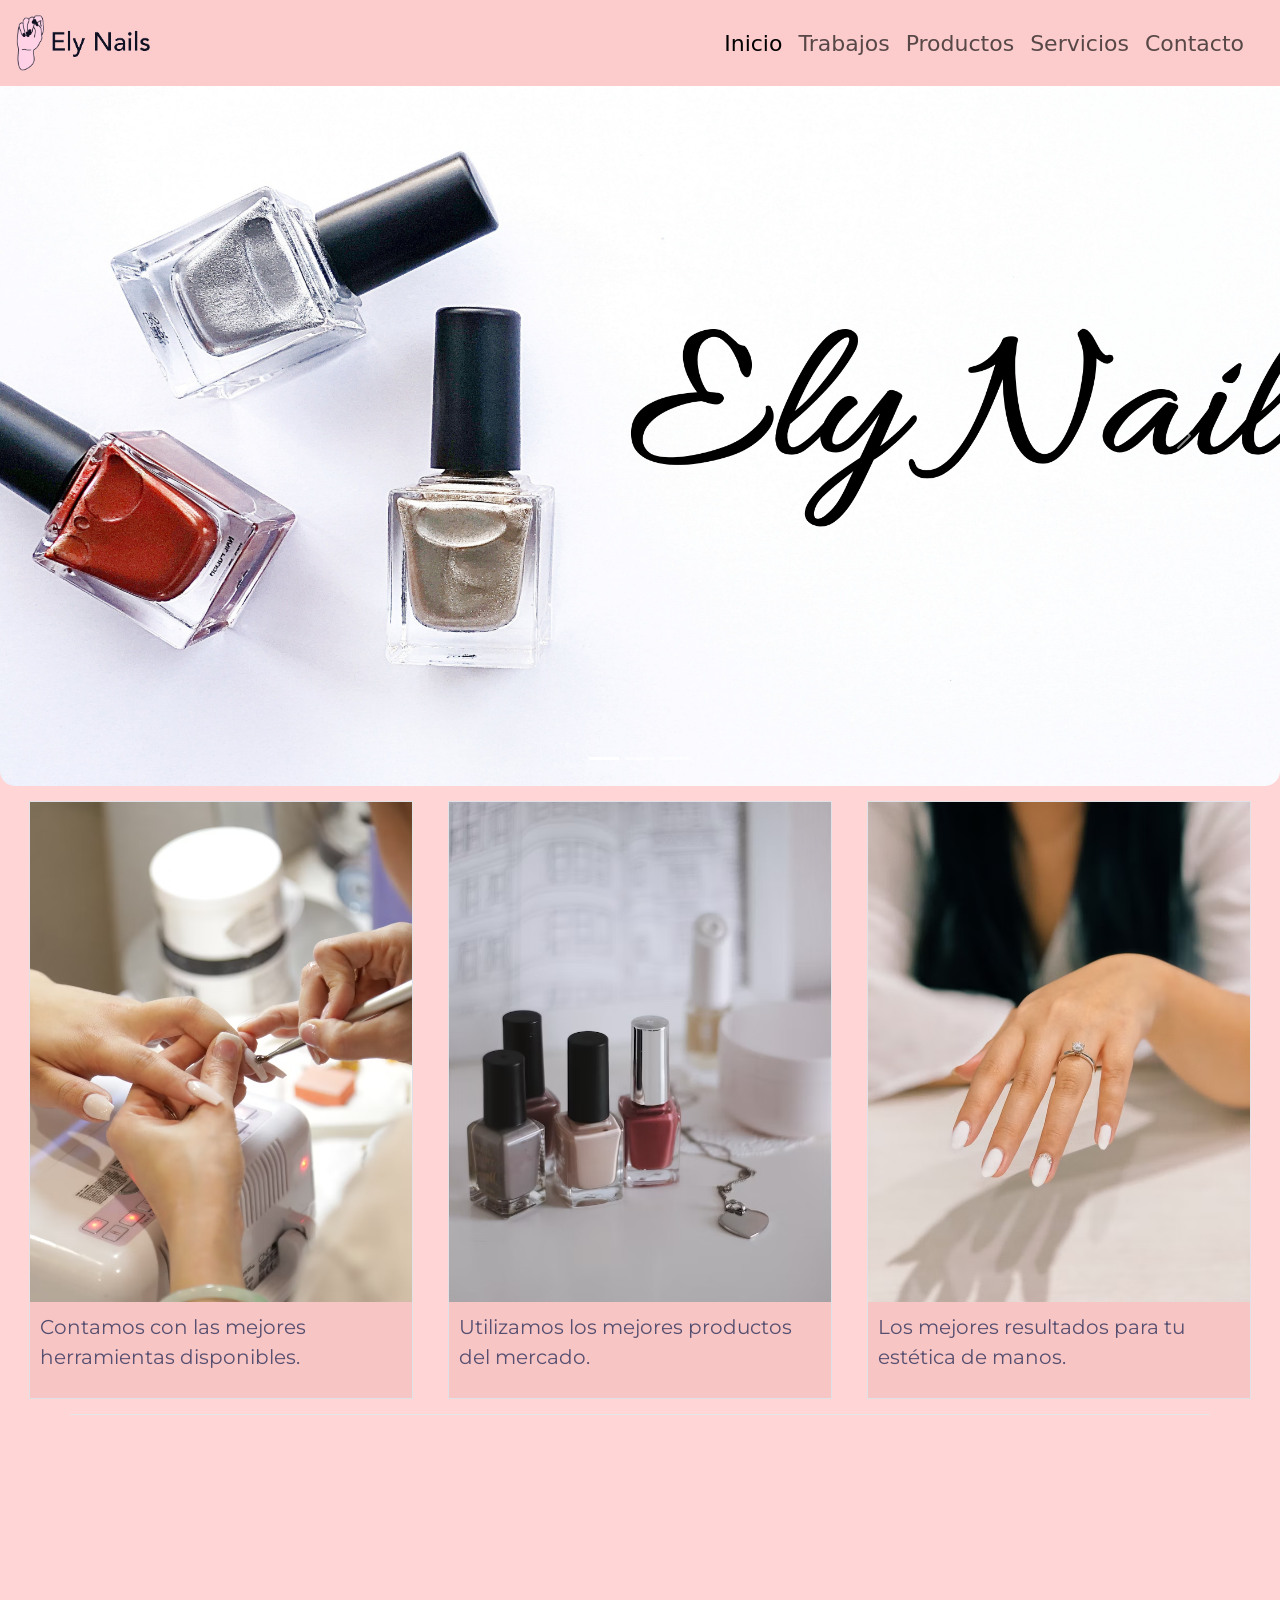
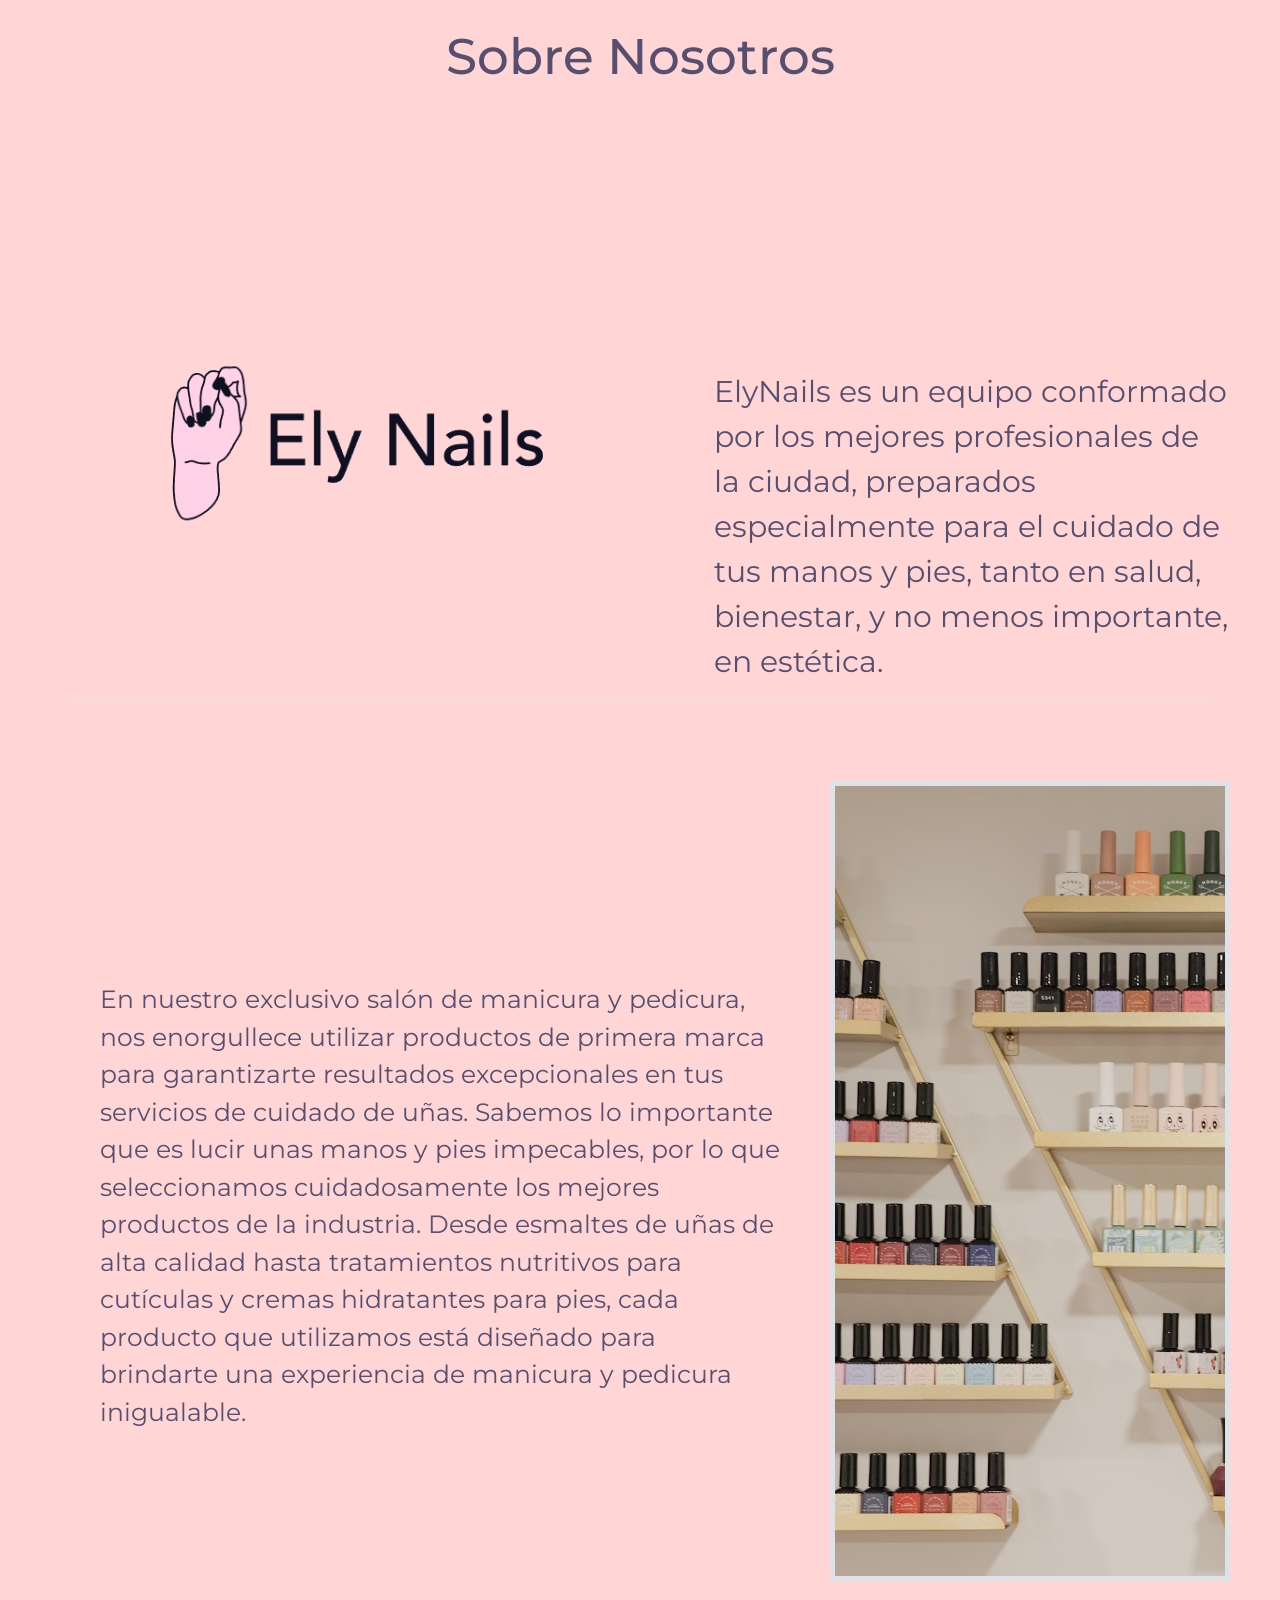
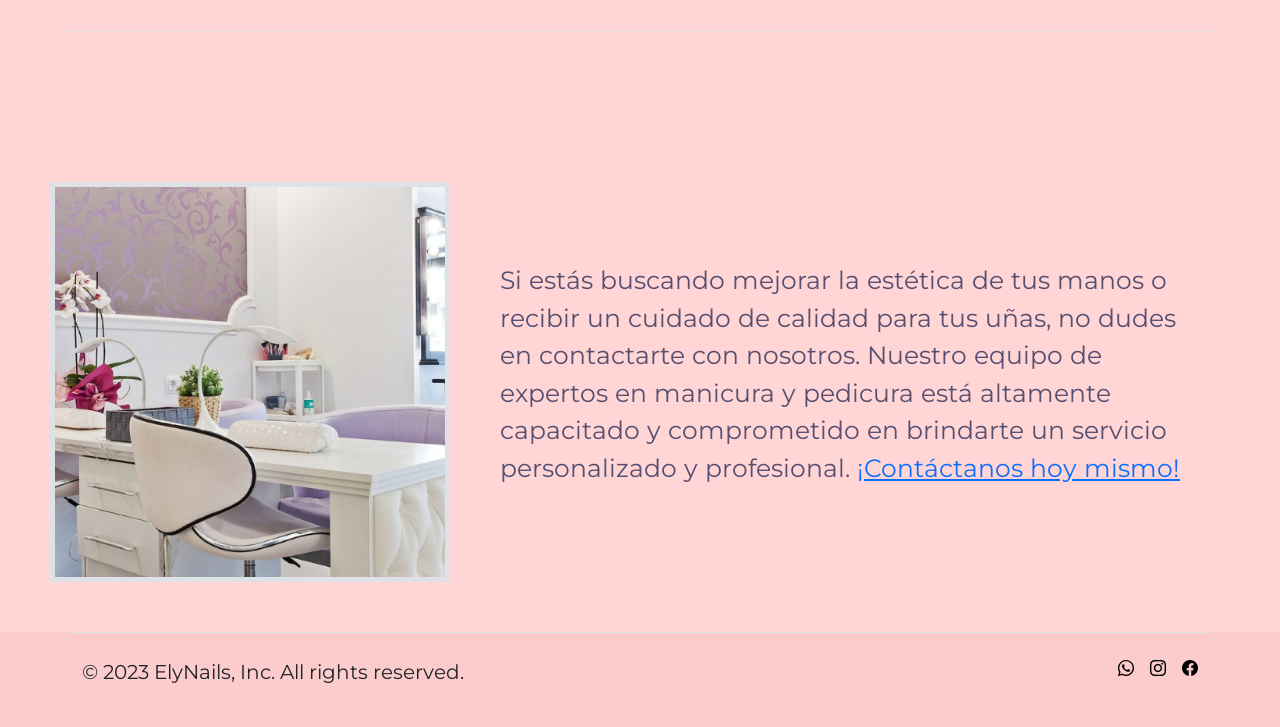
==== index.html @ f65cf082 "se agregan embellecedores :)" ====
<!DOCTYPE html>
<html lang="en">

<head>
  <meta charset="UTF-8">
  <meta http-equiv="X-UA-Compatible" content="IE=edge">
  <meta name="viewport" content="width=device-width, initial-scale=1.0">
  <link href="https://cdn.jsdelivr.net/npm/bootstrap@5.3.0-alpha3/dist/css/bootstrap.min.css" rel="stylesheet"
    integrity="sha384-KK94CHFLLe+nY2dmCWGMq91rCGa5gtU4mk92HdvYe+M/SXH301p5ILy+dN9+nJOZ" crossorigin="anonymous">
  <link rel="stylesheet" href="https://cdn.jsdelivr.net/npm/bootstrap-icons@1.10.5/font/bootstrap-icons.css">
  <link rel="stylesheet" href="css/style.css">
  <title>ElyNailsLR</title>
</head>

<body class="fondo">
  <header>

    <nav class="navbar navbar-expand-md">
      <div class="container-fluid">
        <img class="navbar-brand" src="images/Logo1.png" alt="logo">
        <button class="navbar-toggler" type="button" data-bs-toggle="offcanvas" data-bs-target="#offcanvasNavbar"
          aria-controls="offcanvasNavbar" aria-label="Toggle navigation">
          <span class="navbar-toggler-icon"></span>
        </button>
        <div class="offcanvas offcanvas-end" tabindex="-1" id="offcanvasNavbar" aria-labelledby="offcanvasNavbarLabel">
          <div class="offcanvas-header">
            <h5 class="offcanvas-title" id="offcanvasNavbarLabel">Ely Nails</h5>
            <button type="button" class="btn-close" data-bs-dismiss="offcanvas" aria-label="Close"></button>
          </div>
          <div class="offcanvas-body">
            <ul class="navbar-nav justify-content-end flex-grow-1 pe-3">
              <li class="nav-item">
                <a class="nav-link active" aria-current="page" href="../index.html">Inicio</a>
              </li>
              <li class="nav-item">
                <a class="nav-link" href="pages/trabajos.html">Trabajos</a>
              <li class="nav-item">
                <a class="nav-link" href="pages/productos.html">Productos</a>
              </li>
              <li class="nav-item">
                <a class="nav-link" href="pages/servicios.html">Servicios</a>
              </li>
              <li class="nav-item">
                <a class="nav-link" href="pages/contacto.html">Contacto</a>
              </li>
              </li>
            </ul>
            </li>
            </ul>

          </div>
        </div>
      </div>
    </nav>
  </header>
  <main>

    <section class="hero">

      <div id="carouselExampleIndicators" class="carousel slide" data-bs-ride="carousel">
        <div class="carousel-indicators">
          <button type="button" data-bs-target="#carouselExampleIndicators" data-bs-slide-to="0" class="active"
            aria-current="true" aria-label="Slide 1"></button>
          <button type="button" data-bs-target="#carouselExampleIndicators" data-bs-slide-to="1"
            aria-label="Slide 2"></button>
          <button type="button" data-bs-target="#carouselExampleIndicators" data-bs-slide-to="2"
            aria-label="Slide 3"></button>
        </div>
        <div class="carousel-inner">
          <div class="carousel-item active">
            <img src="images/carousel1.jpg" class="d-block w-100" alt="imagen">
          </div>
          <div class="carousel-item">
            <img src="images/carousel2.jpg" class="d-block w-100" alt="imagen2">
          </div>
          <div class="carousel-item">
            <img src="images/carousel3.jpg" class="d-block w-100" alt="imagen3">
          </div>
        </div>
        <button class="carousel-control-prev" type="button" data-bs-target="#carouselExampleIndicators"
          data-bs-slide="prev">
          <span class="carousel-control-prev-icon" aria-hidden="true"></span>
          <span class="visually-hidden">Previous</span>
        </button>
        <button class="carousel-control-next" type="button" data-bs-target="#carouselExampleIndicators"
          data-bs-slide="next">
          <span class="carousel-control-next-icon" aria-hidden="true"></span>
          <span class="visually-hidden">Next</span>
        </button>
      </div>


    </section>

    <section class="cards">


      <div class="card_body2 border">

        <img src="images/studio.jpeg" alt="estudio">

        <p class="texto">Contamos con las mejores herramientas disponibles.</p>

      </div>
      <div class="card_body2 border">

        <img src="images/esmaltes.jpeg" alt="esmaltes">

        <p class="texto">Utilizamos los mejores productos del mercado.
        </p>

      </div>
      <div class="card_body2 border">

        <img src="images/trabajo.jpeg" alt="trabajo">

        <p class="texto">Los mejores resultados para tu estética de manos.
        </p>

      </div>

    </section>


    <div class="horizontal-line container"></div>


    <section class="about-us">
      <h3 class="texto">Sobre Nosotros</h3>

      <div class="about-us-content">
        <img src="images/logo.png" class="logoo" alt="logoprincipal">



        <p class="texto">ElyNails es un equipo conformado por los mejores profesionales de la ciudad, preparados
          especialmente para el
          cuidado de tus manos y pies, tanto en salud, bienestar, y no menos importante, en estética.</p>
      </div>

      <div class="horizontal-line container"></div>

      <div class="about-us-content2">
        <img src="images/estanteria.jpg" alt="estanteria" class="border border-5">
        <p class="texto">En nuestro exclusivo salón de manicura y pedicura, nos enorgullece utilizar productos de
          primera marca para garantizarte resultados excepcionales en tus servicios de cuidado de uñas. Sabemos lo
          importante que es lucir unas manos y pies impecables, por lo que seleccionamos cuidadosamente los mejores
          productos de la industria. Desde esmaltes de uñas de alta calidad hasta tratamientos nutritivos para cutículas
          y cremas hidratantes para pies, cada producto que utilizamos está diseñado para brindarte una experiencia de
          manicura y pedicura inigualable.</p>


      </div>

      <div class="horizontal-line container"></div>

      <div class="about-us-content3">
        <img src="images/studioo.png" alt="estanteria" class="border border-5">
        <p class="texto">Si estás buscando mejorar la estética de tus manos o recibir un cuidado de calidad para tus
          uñas, no dudes en contactarte con nosotros. Nuestro equipo de expertos en manicura y pedicura está altamente
          capacitado y comprometido en brindarte un servicio personalizado y profesional. <a href="pages/contacto.html">¡Contáctanos hoy mismo!</a></p>




      </div>




    </section>



  </main>

  <footer class="pie">

    <div class="d-flex flex-column flex-sm-row justify-content-between py-4 border-top container">
      <p class="footerP">&copy; 2023 ElyNails, Inc. All rights reserved.</p>
      <ul class="list-unstyled d-flex">
        <li class="ms-3"><a class="link-body-emphasis" href="#"><i class="bi bi-whatsapp"></i></a></li>
        <li class="ms-3"><a class="link-body-emphasis" href="https://www.instagram.com/eli.nailslr/" target="_blank"><i
              class="bi bi-instagram"></i></a></li>
        <li class="ms-3"><a class="link-body-emphasis" href="#"><i class="bi bi-facebook"></i></a></li>
      </ul>
    </div>
    </div>


  </footer>

  <script src="https://cdn.jsdelivr.net/npm/bootstrap@5.3.0-alpha3/dist/js/bootstrap.bundle.min.js"
    integrity="sha384-ENjdO4Dr2bkBIFxQpeoTz1HIcje39Wm4jDKdf19U8gI4ddQ3GYNS7NTKfAdVQSZe"
    crossorigin="anonymous"></script>

</body>

</html>
---- css/style.css ----
@font-face {
  font-family: "Monserrat";
  src: url("../assets/Montserrat-VariableFont_wght.ttf");
}
* {
  margin: 0;
  padding: 0;
}

.texto {
  color: #564f70;
  font-family: "Monserrat";
}

.fondo {
  background-color: #ffd5d5;
}

p {
  font-family: "Monserrat";
  font-size: 20px;
}

/* Menu de navegacion */
.navbar.navbar-expand-md {
  background-color: #fccccc;
}

.offcanvas {
  background-color: #fccccc;
}

.navbar-brand {
  height: 70px;
}

.nav-link {
  font-size: 22px;
}

.pie {
  background-color: #fccccc;
}

.btn {
  margin-left: 40px;
  background-color: #ffbbbb;
  border-color: #ffffff;
}

.encabezado {
  text-align: center;
}

.horizontal-line {
  width: 100%;
  height: 1px;
  background-color: #e6e6e6;
}

/* Hero */
.hero img {
  height: 700px;
  object-fit: cover;
  border-bottom-right-radius: 15px;
  border-bottom-left-radius: 15px;
  animation-name: animacion2;
  animation-timing-function: linear;
  animation-duration: 3.5s;
}

/* cards */
.cards {
  background-color: #ffd5d5;
  text-align: center;
  animation-name: animacion1;
  animation-iteration-count: 1;
  animation-timing-function: cubic-bezier(0.23, 1, 0.32, 1);
  animation-duration: 1s;
  transform: translateY(0);
}

.card_body2 {
  display: inline-block;
  width: 30%;
  text-align: center;
  background-color: #f8c5c5;
  margin: 15px;
}
.card_body2 img {
  width: 100%;
  height: 500px;
  object-fit: cover;
}
.card_body2 p {
  font-family: "Monserrat";
  padding: 10px;
  text-align: left;
}

.about-us {
  padding: 50px;
}
.about-us h3 {
  text-align: center;
  font-size: 50px;
}

.logoo {
  width: 100%;
  height: 400px;
}

.about-us-content {
  display: flex;
}
.about-us-content p {
  flex-direction: column;
  font-size: 30px;
  padding-top: 120px;
  padding-left: 50px;
}

.about-us-content2 {
  display: flex;
  margin-top: 80px;
  flex-direction: row-reverse;
}
.about-us-content2 p {
  flex-direction: column;
  font-size: 25px;
  padding-top: 200px;
  padding-left: 50px;
  padding-right: 50px;
}
.about-us-content2 img {
  height: 800px;
  width: 400px;
  object-fit: cover;
  margin-bottom: 50px;
}

.about-us-content3 {
  display: flex;
  margin-top: 150px;
}
.about-us-content3 p {
  flex-direction: column;
  font-size: 25px;
  padding-top: 80px;
  padding-left: 50px;
  padding-right: 50px;
}
.about-us-content3 img {
  height: 400px;
  width: 400px;
  object-fit: cover;
}

@keyframes animacion1 {
  0% {
    transform: translateY(-150%);
    opacity: 0;
  }
  100% {
    opacity: 1;
  }
}
@keyframes animacion2 {
  0% {
    opacity: 0;
  }
  33% {
    opacity: 1;
  }
  99% {
    opacity: 1;
  }
}
.mapa {
  margin-bottom: 30px;
  width: 1200px;
  height: 600px;
}

.Instagram img {
  width: 100px;
  height: 100px;
  margin-bottom: 150px;
}

.boxes_productos {
  padding: 50px;
  display: flex;
  flex-flow: row wrap;
  justify-content: space-evenly;
  align-items: center;
  gap: 60px;
}

.box_productos {
  width: 1800px;
  height: 600px;
  background-color: #f8c5c5;
  display: flex;
  flex-direction: row-reverse;
  overflow: hidden;
  animation-name: animacion1;
  animation-iteration-count: 1;
  animation-timing-function: cubic-bezier(0.23, 1, 0.32, 1);
  animation-duration: 1s;
  transform: translateX(0);
}
.box_productos:hover {
  box-shadow: 5px 5px 5px 0px #b38b8b;
  transition: 0.5s;
  background-color: #fdbaba;
}
.box_productos p {
  padding: 50px;
  color: #564f70;
  font-family: "Monserrat";
  margin: 0;
}
.box_productos h2 {
  color: #564f70;
  font-family: "Monserrat";
  padding: 30px;
}

@keyframes animacion1 {
  0% {
    transform: translateX(-150%);
    opacity: 0;
  }
  100% {
    opacity: 1;
  }
}
/* flex */
.boxes_servicios {
  padding: 50px;
  display: flex;
  flex-flow: row wrap;
  justify-content: space-evenly;
  gap: 60px;
}

.box_servicios {
  width: 1400px;
  height: 500px;
  background-color: #f7bbbb;
  display: flex;
  overflow: hidden;
  animation-name: animacion1;
  animation-iteration-count: 1;
  animation-timing-function: cubic-bezier(0.23, 1, 0.32, 1);
  animation-duration: 1s;
  transform: translateX(0);
}
.box_servicios h2 {
  color: #564f70;
  font-family: "Monserrat";
  padding: 30px;
}
.box_servicios p {
  padding: 20px;
  color: #564f70;
  font-family: "Monserrat";
}
.box_servicios img {
  width: 650px;
  height: 500px;
  object-fit: cover;
}
.box_servicios:nth-child(even) {
  flex-direction: row-reverse;
  background-color: #f8c5c5;
}
.box_servicios:hover {
  background-color: #fdbaba;
  box-shadow: 5px 5px 5px 0px #b38b8b;
  transition: 0.5s;
}
.box_servicios:hover img {
  height: 600px;
  transition: 1.5s;
}

@keyframes animacion1 {
  0% {
    transform: translateX(-150%);
    opacity: 0;
  }
  100% {
    opacity: 1;
  }
}
/* grilla */
h3 {
  padding: 12px;
  margin-top: 150px;
  margin-bottom: 150px;
  font-size: 70px;
}

h4 {
  padding: 12px;
  margin-top: 150px;
  margin-bottom: 100px;
  font-size: 50px;
}

.grids {
  display: grid;
  grid-template-columns: repeat(3, 1fr);
  justify-items: center;
  width: 80%;
  margin: 0 auto;
  gap: 30px;
  margin-bottom: 100px;
}

.grid img {
  width: 450px;
  height: 400px;
  object-fit: cover;
  max-width: 100%;
  animation-name: animacion2;
  animation-timing-function: linear;
  animation-duration: 2.5s;
}

@keyframes animacion2 {
  0% {
    opacity: 0;
  }
  33% {
    opacity: 1;
  }
  99% {
    opacity: 1;
  }
}
/*media queries*/
@media only screen and (max-width: 1024px) {
  h3 {
    padding: 12px;
    margin-top: 150px;
    margin-bottom: 150px;
    font-size: 45px;
  }
  h4 {
    padding: 12px;
    margin-top: 150px;
    margin-bottom: 100px;
    font-size: 30px;
  }
  /* index */
  .about-us h3 {
    text-align: center;
    font-size: 45px;
  }
  .about-us .logoo {
    width: 500px;
    height: 300px;
  }
  .about-us .about-us-content {
    display: inline-block;
  }
  .about-us .about-us-content p {
    font-size: 20px;
    padding: 50px;
  }
  .about-us .about-us-content2 {
    display: flex;
    margin-top: 80px;
    flex-direction: row-reverse;
  }
  .about-us .about-us-content2 p {
    font-size: 18px;
    padding-left: 50px;
    padding-right: 50px;
  }
  .about-us .about-us-content2 img {
    height: 700px;
    width: 300px;
    object-fit: cover;
    justify-items: center;
  }
  .about-us .about-us-content3 {
    display: inline-block;
    margin-top: 150px;
  }
  .about-us .about-us-content3 p {
    font-size: 18px;
    padding-left: 50px;
    padding-right: 50px;
  }
  .about-us .about-us-content3 img {
    height: 400px;
    width: 400px;
    object-fit: cover;
  }
  .grid img {
    width: 350px;
    height: 300px;
    max-width: 100%;
  }
  .mapa {
    width: 750px;
    height: 300px;
    justify-content: center;
  }
  .hero img {
    height: 350px;
    object-fit: cover;
  }
  /* cards */
  .card_body2 img {
    width: 100%;
    height: 400px;
    object-fit: cover;
  }
  .card_body2 {
    display: flex;
    flex-direction: column;
    width: 95%;
    text-align: left;
    background-color: #f8c5c5;
  }
  .card_body2 p {
    font-family: "Monserrat";
    font-size: 15px;
    padding: 10px;
  }
  /* boxes */
  .boxes_servicios {
    padding: 30px;
    display: flex;
    flex-flow: row wrap;
    justify-content: space-evenly;
    gap: 30px;
  }
  .box_servicios {
    width: 900px;
    height: 300px;
    background-color: #f7bbbb;
    display: flex;
  }
  .box_servicios img {
    width: 450px;
    height: 300px;
    object-fit: cover;
  }
  .box_servicios:hover img {
    height: 350px;
    transition: 0.8s;
  }
  .box_servicios p {
    padding: 20px;
    color: #564f70;
    font-family: "Monserrat";
    font-size: 14px;
  }
  .box_servicios h2 {
    color: #564f70;
    font-family: "Monserrat";
    padding: 10px;
    font-size: 20px;
  }
  .box_productos {
    height: 350px;
    width: 100%;
    text-align: left;
    background-color: #f8c5c5;
  }
  .box_productos img {
    width: 300px;
    height: 300px;
    object-fit: cover;
    padding-top: 10px;
  }
  .box_productos:hover img {
    height: 300px;
    transition: 0.8s;
  }
  .box_productos p {
    padding: 20px;
    color: #564f70;
    font-family: "Monserrat";
    font-size: 18px;
  }
  .box_productos h2 {
    color: #564f70;
    font-family: "Monserrat";
    padding: 10px;
    font-size: 22px;
    text-align: center;
  }
}
@media only screen and (max-width: 768px) {
  h3 {
    font-size: 35px;
  }
  h4 {
    padding: 12px;
    margin-top: 150px;
    margin-bottom: 100px;
    font-size: 30px;
  }
  /* index */
  .about-us {
    padding: 1px;
  }
  .about-us h3 {
    text-align: center;
    font-size: 25px;
  }
  .about-us .logoo {
    width: 400px;
    height: 250px;
  }
  .about-us .about-us-content {
    display: inline-block;
  }
  .about-us .about-us-content p {
    font-size: 20px;
    padding: 50px;
  }
  .about-us .about-us-content2 {
    display: inline-block;
    margin-top: 80px;
    flex-direction: row-reverse;
  }
  .about-us .about-us-content2 p {
    font-size: 18px;
    padding-left: 50px;
    padding-right: 50px;
  }
  .about-us .about-us-content2 img {
    height: 700px;
    width: 300px;
    object-fit: cover;
    justify-items: center;
  }
  .about-us .about-us-content3 {
    display: inline-block;
    margin-top: 150px;
  }
  .about-us .about-us-content3 p {
    font-size: 18px;
    padding-left: 50px;
    padding-right: 50px;
  }
  .about-us .about-us-content3 img {
    height: 400px;
    width: 400px;
    object-fit: cover;
  }
  .grid img {
    width: 350px;
    height: 300px;
    max-width: 100%;
  }
  .mapa {
    width: 750px;
    height: 300px;
    justify-content: center;
  }
  .hero img {
    height: 350px;
    object-fit: cover;
  }
  /* cards */
  .card_body2 img {
    width: 100%;
    height: 400px;
    object-fit: cover;
  }
  .card_body2 {
    display: flex;
    flex-direction: column;
    width: 95%;
    text-align: left;
    background-color: #f8c5c5;
  }
  .card_body2 p {
    font-family: "Monserrat";
    font-size: 15px;
    padding: 10px;
  }
  /* boxes */
  .box_servicios {
    display: block;
    width: 100%;
    height: 450px;
    text-align: left;
    background-color: #f8c5c5;
  }
  .box_servicios img {
    width: 100%;
    height: 250px;
    object-fit: cover;
  }
  .box_servicios:hover img {
    height: 250px;
    transition: 0.8s;
  }
  .box_servicios p {
    padding: 10px;
    color: #564f70;
    font-family: "Monserrat";
    font-size: 15px;
  }
  .box_servicios h2 {
    color: #564f70;
    font-family: "Monserrat";
    padding: 5px;
    font-size: 18px;
    text-align: center;
  }
  .box_productos {
    height: 350px;
    width: 500px;
    text-align: left;
    background-color: #f8c5c5;
  }
  .box_productos img {
    width: 250px;
    height: 250px;
    object-fit: cover;
    padding-top: 10px;
  }
  .box_productos:hover img {
    height: 250px;
    transition: 0.8s;
  }
  .box_productos p {
    padding: 20px;
    color: #564f70;
    font-family: "Monserrat";
    font-size: 14px;
  }
  .box_productos h2 {
    color: #564f70;
    font-family: "Monserrat";
    padding: 10px;
    font-size: 18px;
    text-align: center;
  }
}
@media only screen and (max-width: 480px) {
  h3 {
    font-size: 25px;
  }
  h4 {
    padding: 12px;
    margin-top: 150px;
    margin-bottom: 100px;
    font-size: 25px;
  }
  /* index */
  .about-us {
    padding: 1px;
  }
  .about-us h3 {
    text-align: center;
    font-size: 25px;
  }
  .about-us .logoo {
    width: 400px;
    height: 250px;
  }
  .about-us .about-us-content {
    display: inline-block;
  }
  .about-us .about-us-content p {
    font-size: 20px;
    padding: 50px;
  }
  .about-us .about-us-content2 {
    display: inline-block;
    margin-top: 80px;
    flex-direction: row-reverse;
    align-items: center;
  }
  .about-us .about-us-content2 p {
    font-size: 18px;
    padding-left: 50px;
    padding-right: 50px;
  }
  .about-us .about-us-content2 img {
    height: 700px;
    width: 300px;
    object-fit: cover;
  }
  .about-us .about-us-content3 {
    display: inline-block;
    margin-top: 150px;
  }
  .about-us .about-us-content3 p {
    font-size: 18px;
    padding-left: 50px;
    padding-right: 50px;
  }
  .about-us .about-us-content3 img {
    height: 400px;
    width: 400px;
    object-fit: cover;
  }
  /* Trabajos */
  .grids {
    display: flex;
    flex-direction: column;
    margin-left: 50px;
  }
  .grid img {
    width: 400px;
    height: 300px;
  }
  .mapa {
    width: 300px;
    height: 300px;
  }
  .hero img {
    height: 220px;
    object-fit: cover;
  }
  /* cards */
  .card_body2 {
    display: flex;
    flex-direction: column;
    width: 90%;
    text-align: left;
    background-color: #f8c5c5;
  }
  .card_body2 img {
    width: 100%;
    height: 200px;
    object-fit: cover;
  }
  .card_body2 p {
    font-family: "Monserrat";
    font-size: 12px;
    padding: 10px;
  }
  /* boxes */
  .box_servicios {
    display: block;
    height: 300px;
    width: 100%;
    text-align: left;
    background-color: #f8c5c5;
  }
  .box_servicios img {
    width: 100%;
    height: 100px;
    object-fit: cover;
  }
  .box_servicios:hover img {
    height: 100px;
    transition: 0.8s;
  }
  .box_servicios p {
    padding: 10px;
    color: #564f70;
    font-family: "Monserrat";
    font-size: 12px;
  }
  .box_servicios h2 {
    color: #564f70;
    font-family: "Monserrat";
    padding: 5px;
    font-size: 15px;
    text-align: center;
  }
  .box_productos {
    height: 300px;
    width: 100%;
    text-align: left;
    background-color: #f8c5c5;
  }
  .box_productos img {
    width: 200px;
    height: 200px;
    object-fit: cover;
    padding-top: 30px;
  }
  .box_productos:hover img {
    height: 200px;
    transition: 0.8s;
  }
  .box_productos p {
    padding: 20px;
    color: #564f70;
    font-family: "Monserrat";
    font-size: 12px;
  }
  .box_productos h2 {
    color: #564f70;
    font-family: "Monserrat";
    padding: 10px;
    font-size: 15px;
    text-align: center;
  }
}

/*# sourceMappingURL=style.css.map */
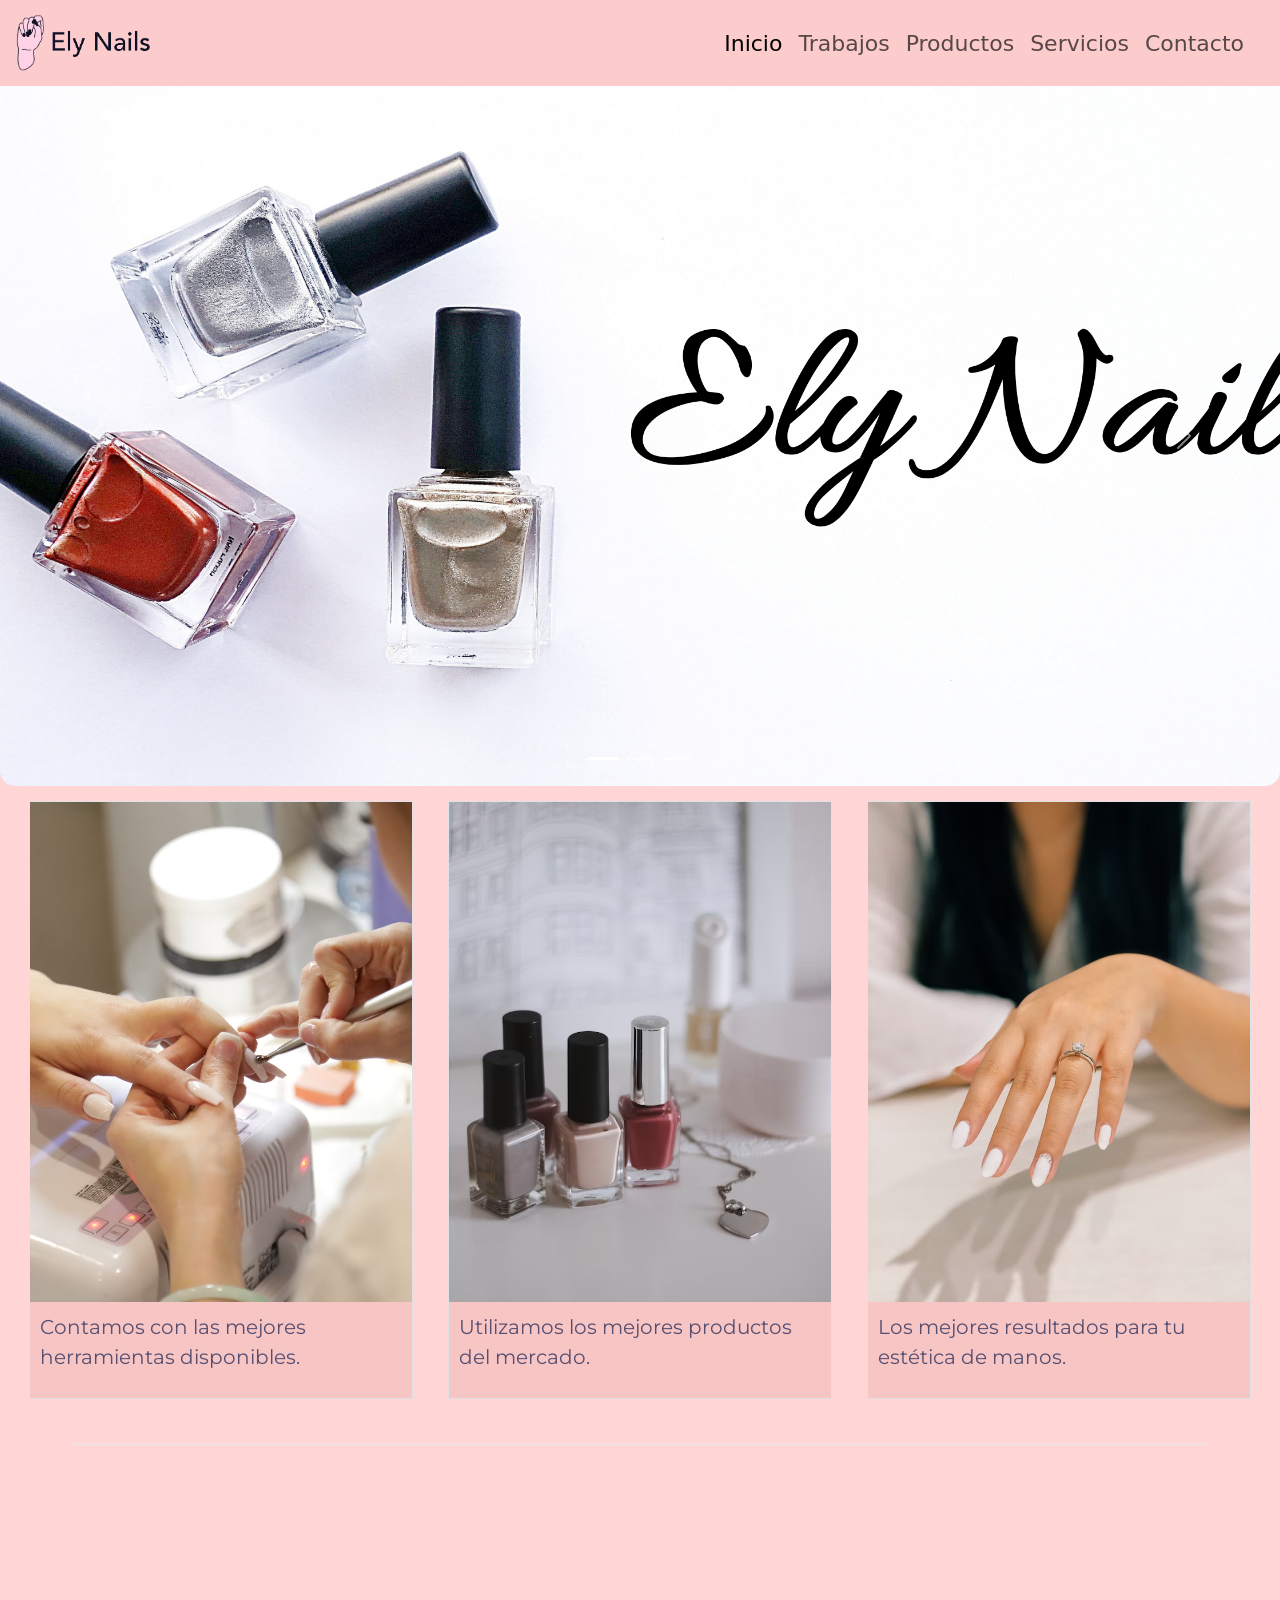
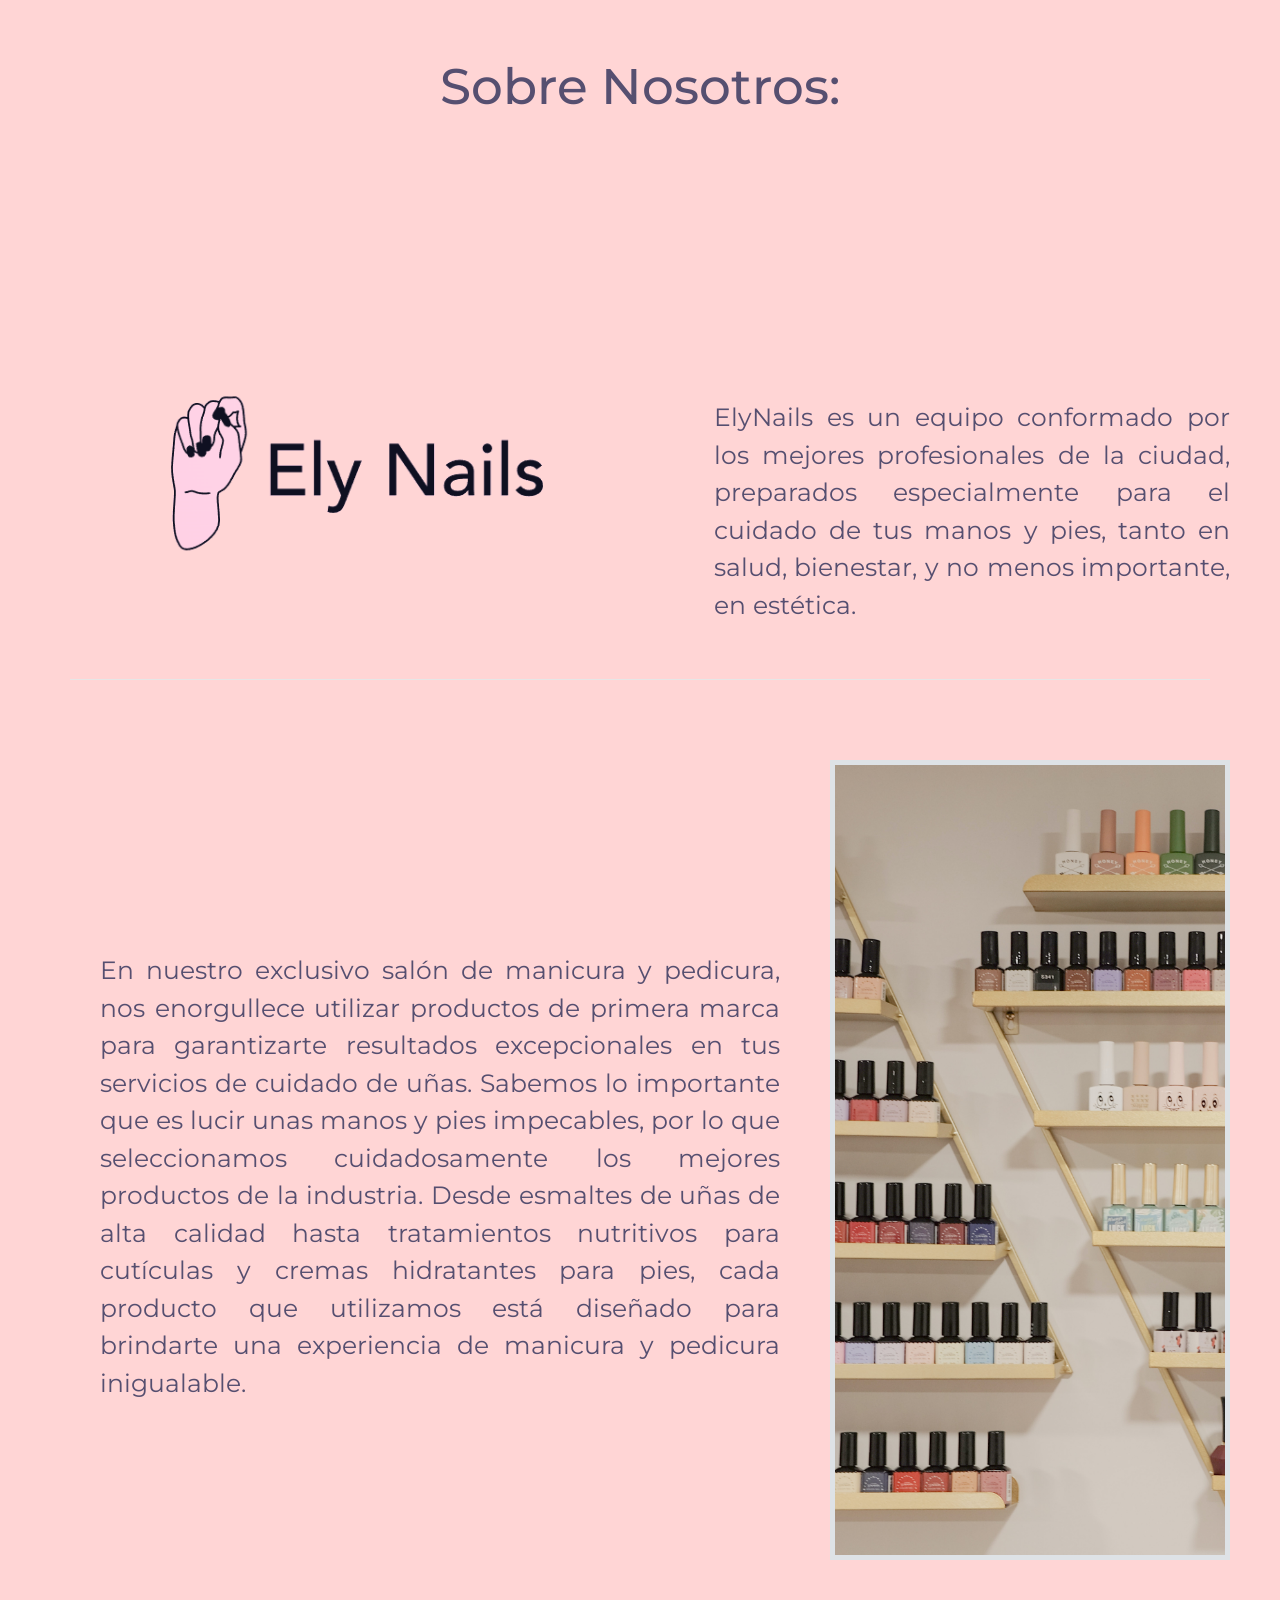
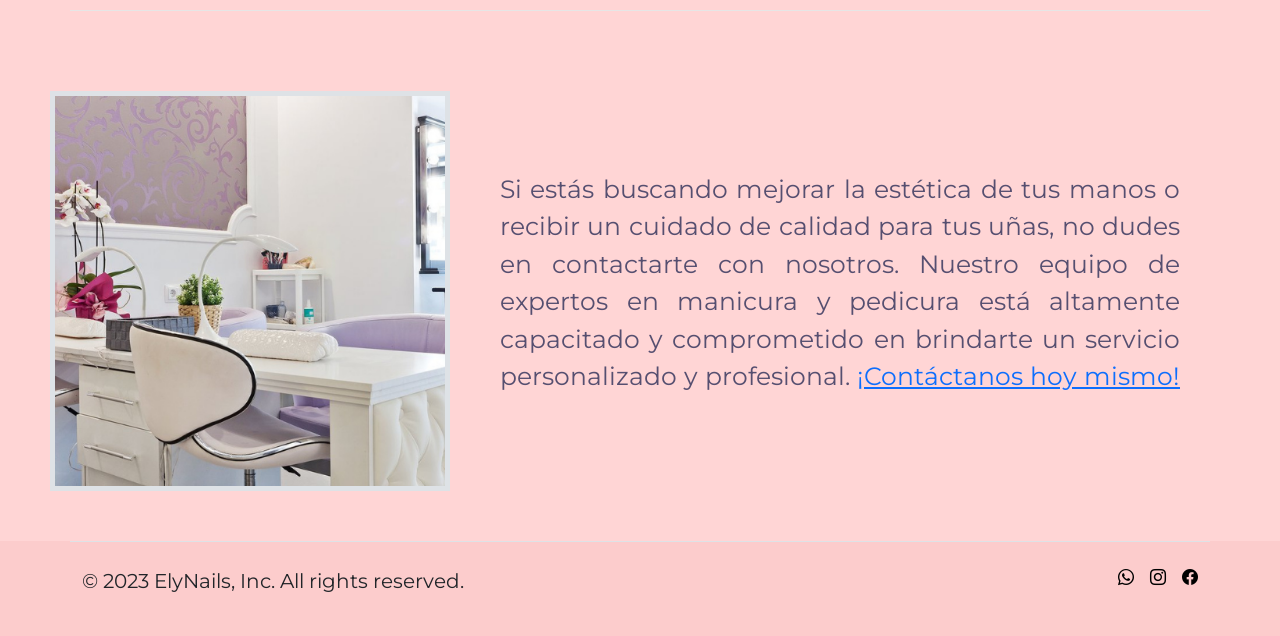
==== commit 79348a26: "web 100% responsive" ====
--- a/index.html
+++ b/index.html
@@ -9,6 +9,7 @@
     integrity="sha384-KK94CHFLLe+nY2dmCWGMq91rCGa5gtU4mk92HdvYe+M/SXH301p5ILy+dN9+nJOZ" crossorigin="anonymous">
   <link rel="stylesheet" href="https://cdn.jsdelivr.net/npm/bootstrap-icons@1.10.5/font/bootstrap-icons.css">
   <link rel="stylesheet" href="css/style.css">
+  <link rel="icon" href="../images/ICON.ico">
   <title>ElyNailsLR</title>
 </head>
 
@@ -126,7 +127,9 @@
 
 
     <section class="about-us">
-      <h3 class="texto">Sobre Nosotros</h3>
+      <h3 class="texto">Sobre Nosotros:</h3>
+
+      
 
       <div class="about-us-content">
         <img src="images/logo.png" class="logoo" alt="logoprincipal">
--- a/css/style.css
+++ b/css/style.css
@@ -73,6 +73,7 @@
 .cards {
   background-color: #ffd5d5;
   text-align: center;
+  padding-bottom: 30px;
   animation-name: animacion1;
   animation-iteration-count: 1;
   animation-timing-function: cubic-bezier(0.23, 1, 0.32, 1);
@@ -115,23 +116,24 @@
   display: flex;
 }
 .about-us-content p {
-  flex-direction: column;
-  font-size: 30px;
+  font-size: 25px;
   padding-top: 120px;
   padding-left: 50px;
+  text-align: justify;
 }
 
 .about-us-content2 {
   display: flex;
   margin-top: 80px;
   flex-direction: row-reverse;
+  align-items: center;
+  justify-content: center;
 }
 .about-us-content2 p {
-  flex-direction: column;
   font-size: 25px;
-  padding-top: 200px;
   padding-left: 50px;
   padding-right: 50px;
+  text-align: justify;
 }
 .about-us-content2 img {
   height: 800px;
@@ -142,14 +144,15 @@
 
 .about-us-content3 {
   display: flex;
-  margin-top: 150px;
+  margin-top: 80px;
+  align-items: center;
+  justify-content: center;
 }
 .about-us-content3 p {
-  flex-direction: column;
   font-size: 25px;
-  padding-top: 80px;
   padding-left: 50px;
   padding-right: 50px;
+  text-align: justify;
 }
 .about-us-content3 img {
   height: 400px;
@@ -221,6 +224,7 @@
   color: #564f70;
   font-family: "Monserrat";
   margin: 0;
+  font-size: 24px;
 }
 .box_productos h2 {
   color: #564f70;
@@ -262,11 +266,14 @@
   color: #564f70;
   font-family: "Monserrat";
   padding: 30px;
+  font-size: 30px;
 }
 .box_servicios p {
-  padding: 20px;
+  padding: 50px;
   color: #564f70;
   font-family: "Monserrat";
+  font-size: 22px;
+  text-align: justify;
 }
 .box_servicios img {
   width: 650px;
@@ -370,7 +377,8 @@
   }
   .about-us .about-us-content p {
     font-size: 20px;
-    padding: 50px;
+    padding: 50px 0px 50px 0px;
+    text-align: justify;
   }
   .about-us .about-us-content2 {
     display: flex;
@@ -379,8 +387,8 @@
   }
   .about-us .about-us-content2 p {
     font-size: 18px;
-    padding-left: 50px;
-    padding-right: 50px;
+    padding: 50px 50px 50px 0px;
+    text-align: justify;
   }
   .about-us .about-us-content2 img {
     height: 700px;
@@ -394,8 +402,8 @@
   }
   .about-us .about-us-content3 p {
     font-size: 18px;
-    padding-left: 50px;
-    padding-right: 50px;
+    padding: 50px 0px 50px 0px;
+    text-align: justify;
   }
   .about-us .about-us-content3 img {
     height: 400px;
@@ -486,16 +494,16 @@
     transition: 0.8s;
   }
   .box_productos p {
-    padding: 20px;
-    color: #564f70;
-    font-family: "Monserrat";
-    font-size: 18px;
+    padding: 15px;
+    color: #564f70;
+    font-family: "Monserrat";
+    font-size: 21px;
   }
   .box_productos h2 {
     color: #564f70;
     font-family: "Monserrat";
-    padding: 10px;
-    font-size: 22px;
+    padding-top: 20px;
+    font-size: 23px;
     text-align: center;
   }
 }
@@ -510,33 +518,36 @@
     font-size: 30px;
   }
   /* index */
-  .about-us {
-    padding: 1px;
-  }
   .about-us h3 {
     text-align: center;
     font-size: 25px;
   }
   .about-us .logoo {
-    width: 400px;
-    height: 250px;
+    width: 100%;
+    height: 100%;
   }
   .about-us .about-us-content {
-    display: inline-block;
+    display: flex;
+    flex-direction: column;
+    justify-content: center;
+    align-items: center;
   }
   .about-us .about-us-content p {
     font-size: 20px;
-    padding: 50px;
+    padding: 50px 0px 50px 0px;
+    text-align: justify;
   }
   .about-us .about-us-content2 {
-    display: inline-block;
     margin-top: 80px;
-    flex-direction: row-reverse;
+    display: flex;
+    flex-direction: column;
+    justify-content: center;
+    align-items: center;
   }
   .about-us .about-us-content2 p {
     font-size: 18px;
-    padding-left: 50px;
-    padding-right: 50px;
+    padding: 50px 0px 50px 0px;
+    text-align: justify;
   }
   .about-us .about-us-content2 img {
     height: 700px;
@@ -550,8 +561,8 @@
   }
   .about-us .about-us-content3 p {
     font-size: 18px;
-    padding-left: 50px;
-    padding-right: 50px;
+    padding: 50px 0px 50px 0px;
+    text-align: justify;
   }
   .about-us .about-us-content3 img {
     height: 400px;
@@ -620,11 +631,15 @@
     font-size: 18px;
     text-align: center;
   }
+  .boxes_productos {
+    padding: 20px;
+  }
   .box_productos {
-    height: 350px;
-    width: 500px;
+    height: 400px;
+    width: 100%;
+    background-color: #f8c5c5;
+    align-items: center;
     text-align: left;
-    background-color: #f8c5c5;
   }
   .box_productos img {
     width: 250px;
@@ -640,13 +655,13 @@
     padding: 20px;
     color: #564f70;
     font-family: "Monserrat";
-    font-size: 14px;
+    font-size: 19px;
   }
   .box_productos h2 {
     color: #564f70;
     font-family: "Monserrat";
     padding: 10px;
-    font-size: 18px;
+    font-size: 20px;
     text-align: center;
   }
 }
@@ -661,52 +676,55 @@
     font-size: 25px;
   }
   /* index */
-  .about-us {
-    padding: 1px;
-  }
   .about-us h3 {
     text-align: center;
     font-size: 25px;
   }
   .about-us .logoo {
-    width: 400px;
-    height: 250px;
+    width: 100%;
+    height: 100%;
   }
   .about-us .about-us-content {
-    display: inline-block;
+    display: flex;
+    flex-direction: column;
   }
   .about-us .about-us-content p {
     font-size: 20px;
-    padding: 50px;
+    padding: 50px 0px 50px 0px;
+    text-align: justify;
   }
   .about-us .about-us-content2 {
-    display: inline-block;
+    display: flex;
     margin-top: 80px;
-    flex-direction: row-reverse;
+    flex-direction: column;
     align-items: center;
+    justify-content: center;
   }
   .about-us .about-us-content2 p {
     font-size: 18px;
-    padding-left: 50px;
-    padding-right: 50px;
+    padding: 50px 0px 50px 0px;
+    text-align: justify;
   }
   .about-us .about-us-content2 img {
     height: 700px;
-    width: 300px;
+    width: 100%;
     object-fit: cover;
   }
   .about-us .about-us-content3 {
-    display: inline-block;
-    margin-top: 150px;
+    display: flex;
+    margin-top: 80px;
+    flex-direction: column;
+    align-items: center;
+    justify-content: center;
   }
   .about-us .about-us-content3 p {
     font-size: 18px;
-    padding-left: 50px;
-    padding-right: 50px;
+    padding: 50px 0px 50px 0px;
+    text-align: justify;
   }
   .about-us .about-us-content3 img {
-    height: 400px;
-    width: 400px;
+    height: 100%;
+    width: 100%;
     object-fit: cover;
   }
   /* Trabajos */
@@ -731,9 +749,12 @@
   .card_body2 {
     display: flex;
     flex-direction: column;
+    align-items: center;
+    justify-content: center;
     width: 90%;
     text-align: left;
     background-color: #f8c5c5;
+    margin-left: 20px;
   }
   .card_body2 img {
     width: 100%;
@@ -742,7 +763,7 @@
   }
   .card_body2 p {
     font-family: "Monserrat";
-    font-size: 12px;
+    font-size: 14px;
     padding: 10px;
   }
   /* boxes */
@@ -775,33 +796,36 @@
     font-size: 15px;
     text-align: center;
   }
+  .boxes_productos {
+    padding: 20px;
+  }
   .box_productos {
     height: 300px;
     width: 100%;
     text-align: left;
     background-color: #f8c5c5;
+    align-items: center;
   }
   .box_productos img {
-    width: 200px;
-    height: 200px;
-    object-fit: cover;
-    padding-top: 30px;
+    width: 150px;
+    height: 150px;
+    object-fit: cover;
   }
   .box_productos:hover img {
-    height: 200px;
+    height: 150px;
     transition: 0.8s;
   }
   .box_productos p {
     padding: 20px;
     color: #564f70;
     font-family: "Monserrat";
-    font-size: 12px;
+    font-size: 15px;
   }
   .box_productos h2 {
     color: #564f70;
     font-family: "Monserrat";
     padding: 10px;
-    font-size: 15px;
+    font-size: 17px;
     text-align: center;
   }
 }
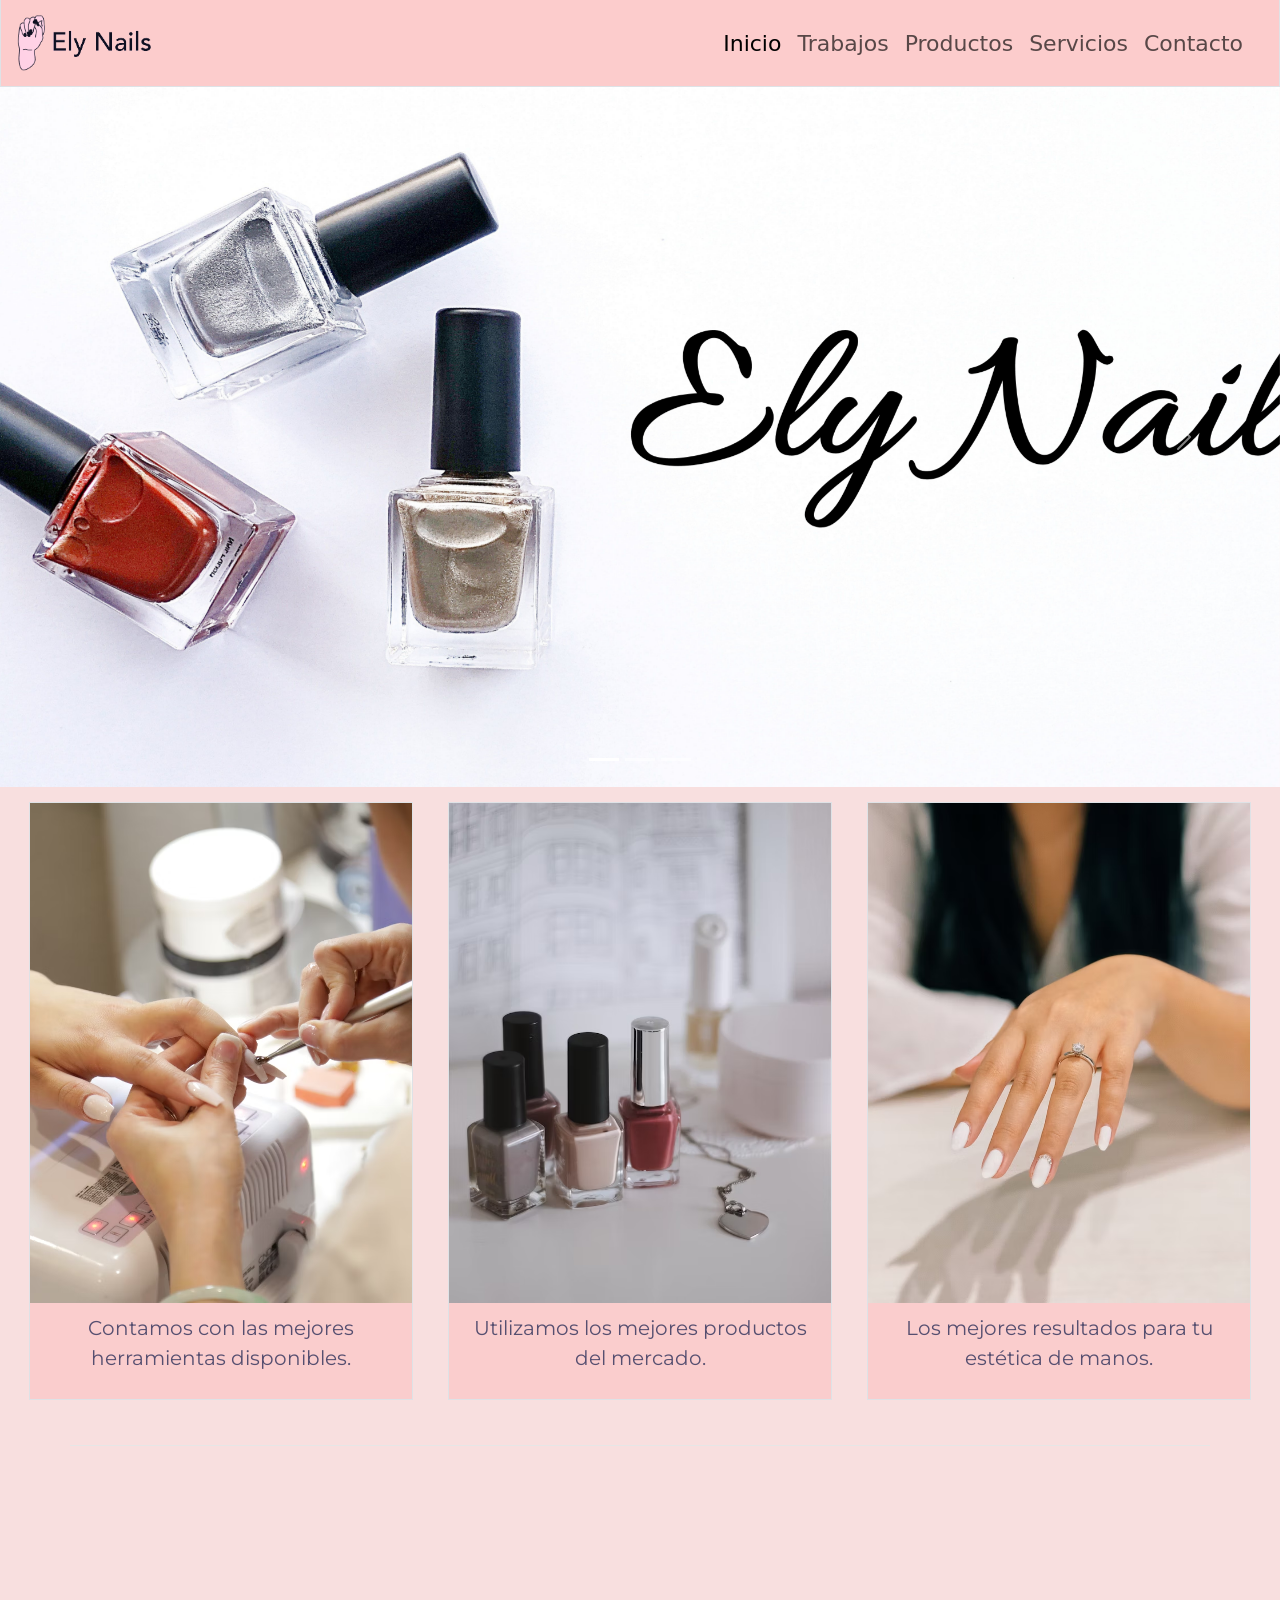
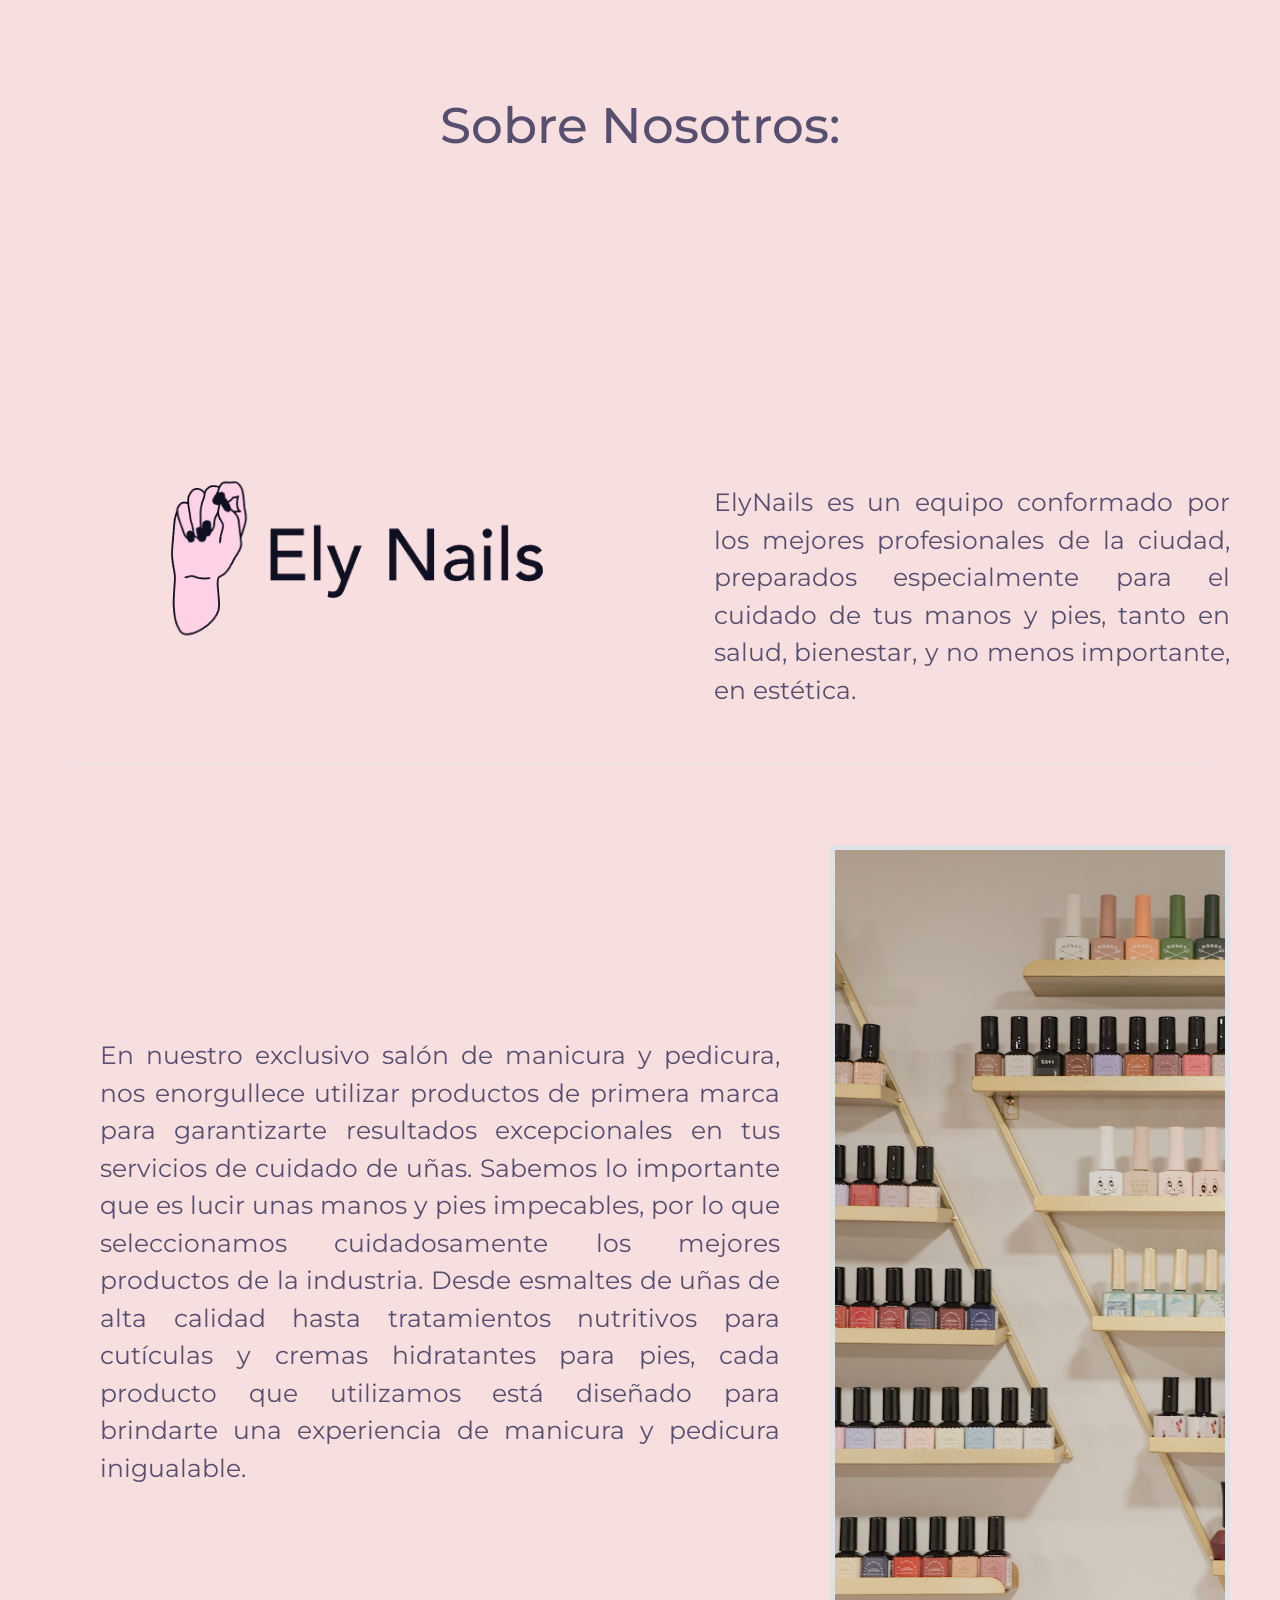
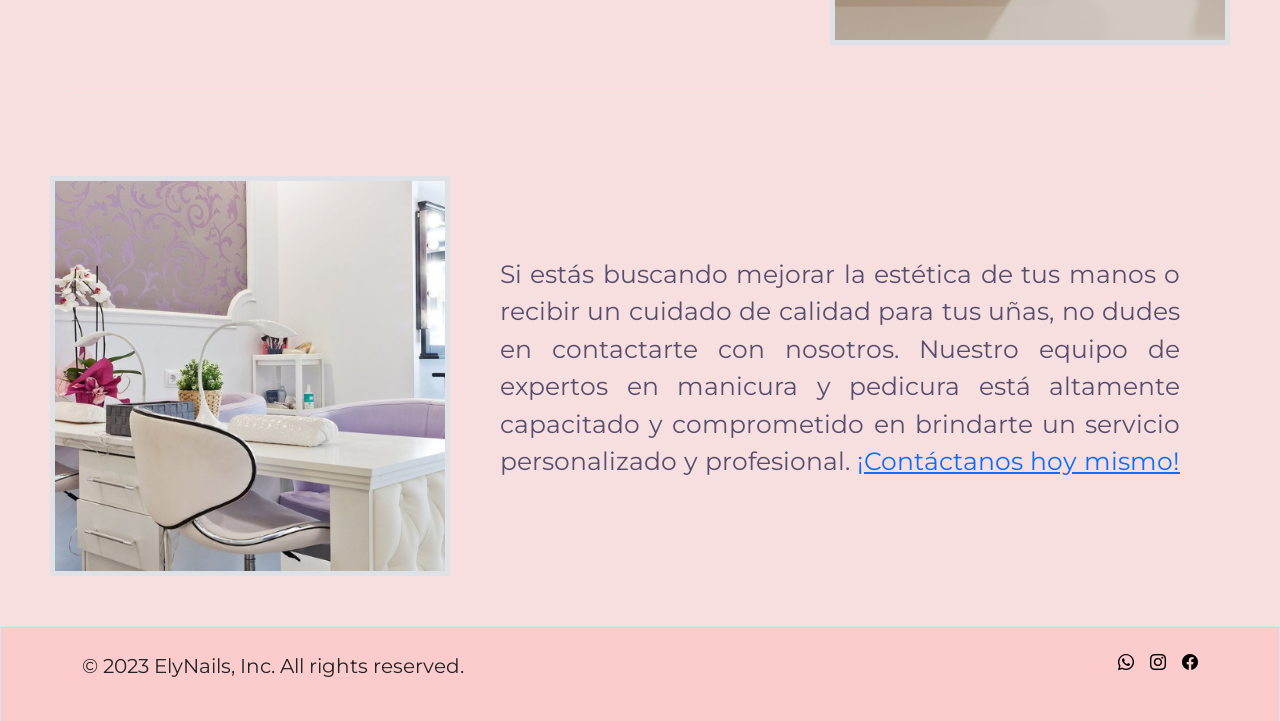
==== commit 05f0c2ba: "arreglé las etiquetas H1" ====
--- a/index.html
+++ b/index.html
@@ -16,9 +16,9 @@
 <body class="fondo">
   <header>
 
-    <nav class="navbar navbar-expand-md">
+    <nav class="navbar navbar-expand-md border border-top-0">
       <div class="container-fluid">
-        <img class="navbar-brand" src="images/Logo1.png" alt="logo">
+        <a href=""><img class="navbar-brand" src="images/Logo1.png" alt="logo"></a>
         <button class="navbar-toggler" type="button" data-bs-toggle="offcanvas" data-bs-target="#offcanvasNavbar"
           aria-controls="offcanvasNavbar" aria-label="Toggle navigation">
           <span class="navbar-toggler-icon"></span>
@@ -54,6 +54,7 @@
       </div>
     </nav>
   </header>
+
   <main>
 
     <section class="hero">
@@ -127,9 +128,9 @@
 
 
     <section class="about-us">
-      <h3 class="texto">Sobre Nosotros:</h3>
-
-      
+      <h1 class="texto">Sobre Nosotros:</h1>
+
+
 
       <div class="about-us-content">
         <img src="images/logo.png" class="logoo" alt="logoprincipal">
@@ -161,7 +162,8 @@
         <img src="images/studioo.png" alt="estanteria" class="border border-5">
         <p class="texto">Si estás buscando mejorar la estética de tus manos o recibir un cuidado de calidad para tus
           uñas, no dudes en contactarte con nosotros. Nuestro equipo de expertos en manicura y pedicura está altamente
-          capacitado y comprometido en brindarte un servicio personalizado y profesional. <a href="pages/contacto.html">¡Contáctanos hoy mismo!</a></p>
+          capacitado y comprometido en brindarte un servicio personalizado y profesional. <a
+            href="pages/contacto.html">¡Contáctanos hoy mismo!</a></p>
 
 
 
@@ -177,9 +179,9 @@
 
   </main>
 
-  <footer class="pie">
-
-    <div class="d-flex flex-column flex-sm-row justify-content-between py-4 border-top container">
+  <footer class="pie border border-bottom-0">
+
+    <div class="d-flex flex-column flex-sm-row justify-content-between py-4 container">
       <p class="footerP">&copy; 2023 ElyNails, Inc. All rights reserved.</p>
       <ul class="list-unstyled d-flex">
         <li class="ms-3"><a class="link-body-emphasis" href="#"><i class="bi bi-whatsapp"></i></a></li>
--- a/css/style.css
+++ b/css/style.css
@@ -13,7 +13,7 @@
 }
 
 .fondo {
-  background-color: #ffd5d5;
+  background-color: #f8dfdf;
 }
 
 p {
@@ -21,6 +21,11 @@
   font-size: 20px;
 }
 
+h1 {
+  font-size: 65px;
+  padding: 200px;
+}
+
 /* Menu de navegacion */
 .navbar.navbar-expand-md {
   background-color: #fccccc;
@@ -43,9 +48,9 @@
 }
 
 .btn {
-  margin-left: 40px;
   background-color: #ffbbbb;
   border-color: #ffffff;
+  justify-content: center;
 }
 
 .encabezado {
@@ -62,8 +67,6 @@
 .hero img {
   height: 700px;
   object-fit: cover;
-  border-bottom-right-radius: 15px;
-  border-bottom-left-radius: 15px;
   animation-name: animacion2;
   animation-timing-function: linear;
   animation-duration: 3.5s;
@@ -71,7 +74,7 @@
 
 /* cards */
 .cards {
-  background-color: #ffd5d5;
+  background-color: #f8dfdf;
   text-align: center;
   padding-bottom: 30px;
   animation-name: animacion1;
@@ -85,7 +88,7 @@
   display: inline-block;
   width: 30%;
   text-align: center;
-  background-color: #f8c5c5;
+  background-color: #facdcd;
   margin: 15px;
 }
 .card_body2 img {
@@ -96,13 +99,13 @@
 .card_body2 p {
   font-family: "Monserrat";
   padding: 10px;
-  text-align: left;
+  text-align: center;
 }
 
 .about-us {
   padding: 50px;
 }
-.about-us h3 {
+.about-us h1 {
   text-align: center;
   font-size: 50px;
 }
@@ -190,6 +193,11 @@
   width: 100px;
   height: 100px;
   margin-bottom: 150px;
+}
+
+h2 {
+  font-size: 30px;
+  padding: 100px;
 }
 
 .boxes_productos {
@@ -204,7 +212,7 @@
 .box_productos {
   width: 1800px;
   height: 600px;
-  background-color: #f8c5c5;
+  background-color: #fad0d0;
   display: flex;
   flex-direction: row-reverse;
   overflow: hidden;
@@ -227,9 +235,8 @@
   font-size: 24px;
 }
 .box_productos h2 {
-  color: #564f70;
-  font-family: "Monserrat";
-  padding: 30px;
+  font-size: 30px;
+  padding: 30px 30px 0px 30px;
 }
 
 @keyframes animacion1 {
@@ -253,7 +260,6 @@
 .box_servicios {
   width: 1400px;
   height: 500px;
-  background-color: #f7bbbb;
   display: flex;
   overflow: hidden;
   animation-name: animacion1;
@@ -263,10 +269,8 @@
   transform: translateX(0);
 }
 .box_servicios h2 {
-  color: #564f70;
-  font-family: "Monserrat";
-  padding: 30px;
   font-size: 30px;
+  padding: 30px 30px 0px 30px;
 }
 .box_servicios p {
   padding: 50px;
@@ -282,7 +286,7 @@
 }
 .box_servicios:nth-child(even) {
   flex-direction: row-reverse;
-  background-color: #f8c5c5;
+  background-color: #fad0d0;
 }
 .box_servicios:hover {
   background-color: #fdbaba;
@@ -351,26 +355,20 @@
 }
 /*media queries*/
 @media only screen and (max-width: 1024px) {
-  h3 {
+  h1 {
     padding: 12px;
     margin-top: 150px;
     margin-bottom: 150px;
-    font-size: 45px;
-  }
-  h4 {
-    padding: 12px;
-    margin-top: 150px;
-    margin-bottom: 100px;
-    font-size: 30px;
+    font-size: 50px;
   }
   /* index */
-  .about-us h3 {
+  .about-us h1 {
     text-align: center;
-    font-size: 45px;
+    font-size: 40px;
   }
   .about-us .logoo {
-    width: 500px;
-    height: 300px;
+    width: 100%;
+    height: 100%;
   }
   .about-us .about-us-content {
     display: inline-block;
@@ -416,8 +414,8 @@
     max-width: 100%;
   }
   .mapa {
-    width: 750px;
-    height: 300px;
+    width: 100%;
+    height: 500px;
     justify-content: center;
   }
   .hero img {
@@ -434,12 +432,12 @@
     display: flex;
     flex-direction: column;
     width: 95%;
-    text-align: left;
+    text-align: center;
     background-color: #f8c5c5;
   }
   .card_body2 p {
     font-family: "Monserrat";
-    font-size: 15px;
+    font-size: 20px;
     padding: 10px;
   }
   /* boxes */
@@ -472,10 +470,8 @@
     font-size: 14px;
   }
   .box_servicios h2 {
-    color: #564f70;
-    font-family: "Monserrat";
-    padding: 10px;
-    font-size: 20px;
+    font-size: 22px;
+    padding: 15px 15px 0px 15px;
   }
   .box_productos {
     height: 350px;
@@ -497,30 +493,27 @@
     padding: 15px;
     color: #564f70;
     font-family: "Monserrat";
-    font-size: 21px;
+    font-size: 20px;
   }
   .box_productos h2 {
-    color: #564f70;
-    font-family: "Monserrat";
-    padding-top: 20px;
-    font-size: 23px;
-    text-align: center;
+    font-size: 22px;
+    padding: 20px 20px 20px 20px;
   }
 }
 @media only screen and (max-width: 768px) {
-  h3 {
-    font-size: 35px;
-  }
-  h4 {
+  h1 {
     padding: 12px;
     margin-top: 150px;
-    margin-bottom: 100px;
-    font-size: 30px;
+    margin-bottom: 150px;
+    font-size: 35px;
+  }
+  h2 {
+    font-size: 25px;
   }
   /* index */
-  .about-us h3 {
+  .about-us h1 {
     text-align: center;
-    font-size: 25px;
+    font-size: 35px;
   }
   .about-us .logoo {
     width: 100%;
@@ -556,8 +549,11 @@
     justify-items: center;
   }
   .about-us .about-us-content3 {
-    display: inline-block;
-    margin-top: 150px;
+    margin-top: 80px;
+    display: flex;
+    flex-direction: column;
+    justify-content: center;
+    align-items: center;
   }
   .about-us .about-us-content3 p {
     font-size: 18px;
@@ -575,7 +571,7 @@
     max-width: 100%;
   }
   .mapa {
-    width: 750px;
+    width: 100%;
     height: 300px;
     justify-content: center;
   }
@@ -598,7 +594,7 @@
   }
   .card_body2 p {
     font-family: "Monserrat";
-    font-size: 15px;
+    font-size: 20px;
     padding: 10px;
   }
   /* boxes */
@@ -625,10 +621,6 @@
     font-size: 15px;
   }
   .box_servicios h2 {
-    color: #564f70;
-    font-family: "Monserrat";
-    padding: 5px;
-    font-size: 18px;
     text-align: center;
   }
   .boxes_productos {
@@ -657,26 +649,16 @@
     font-family: "Monserrat";
     font-size: 19px;
   }
-  .box_productos h2 {
-    color: #564f70;
-    font-family: "Monserrat";
-    padding: 10px;
-    font-size: 20px;
-    text-align: center;
-  }
 }
 @media only screen and (max-width: 480px) {
-  h3 {
-    font-size: 25px;
-  }
-  h4 {
+  h1 {
     padding: 12px;
     margin-top: 150px;
     margin-bottom: 100px;
     font-size: 25px;
   }
   /* index */
-  .about-us h3 {
+  .about-us h1 {
     text-align: center;
     font-size: 25px;
   }
@@ -689,7 +671,7 @@
     flex-direction: column;
   }
   .about-us .about-us-content p {
-    font-size: 20px;
+    font-size: 18px;
     padding: 50px 0px 50px 0px;
     text-align: justify;
   }
@@ -731,14 +713,13 @@
   .grids {
     display: flex;
     flex-direction: column;
-    margin-left: 50px;
   }
   .grid img {
     width: 400px;
     height: 300px;
   }
   .mapa {
-    width: 300px;
+    width: 100%;
     height: 300px;
   }
   .hero img {
@@ -763,7 +744,7 @@
   }
   .card_body2 p {
     font-family: "Monserrat";
-    font-size: 14px;
+    font-size: 18px;
     padding: 10px;
   }
   /* boxes */
@@ -790,14 +771,8 @@
     font-size: 12px;
   }
   .box_servicios h2 {
-    color: #564f70;
-    font-family: "Monserrat";
-    padding: 5px;
-    font-size: 15px;
+    font-size: 16px;
     text-align: center;
-  }
-  .boxes_productos {
-    padding: 20px;
   }
   .box_productos {
     height: 300px;
@@ -817,15 +792,11 @@
   }
   .box_productos p {
     padding: 20px;
-    color: #564f70;
-    font-family: "Monserrat";
+    font-size: 13px;
+  }
+  .box_productos h2 {
+    padding: 10px;
     font-size: 15px;
-  }
-  .box_productos h2 {
-    color: #564f70;
-    font-family: "Monserrat";
-    padding: 10px;
-    font-size: 17px;
     text-align: center;
   }
 }
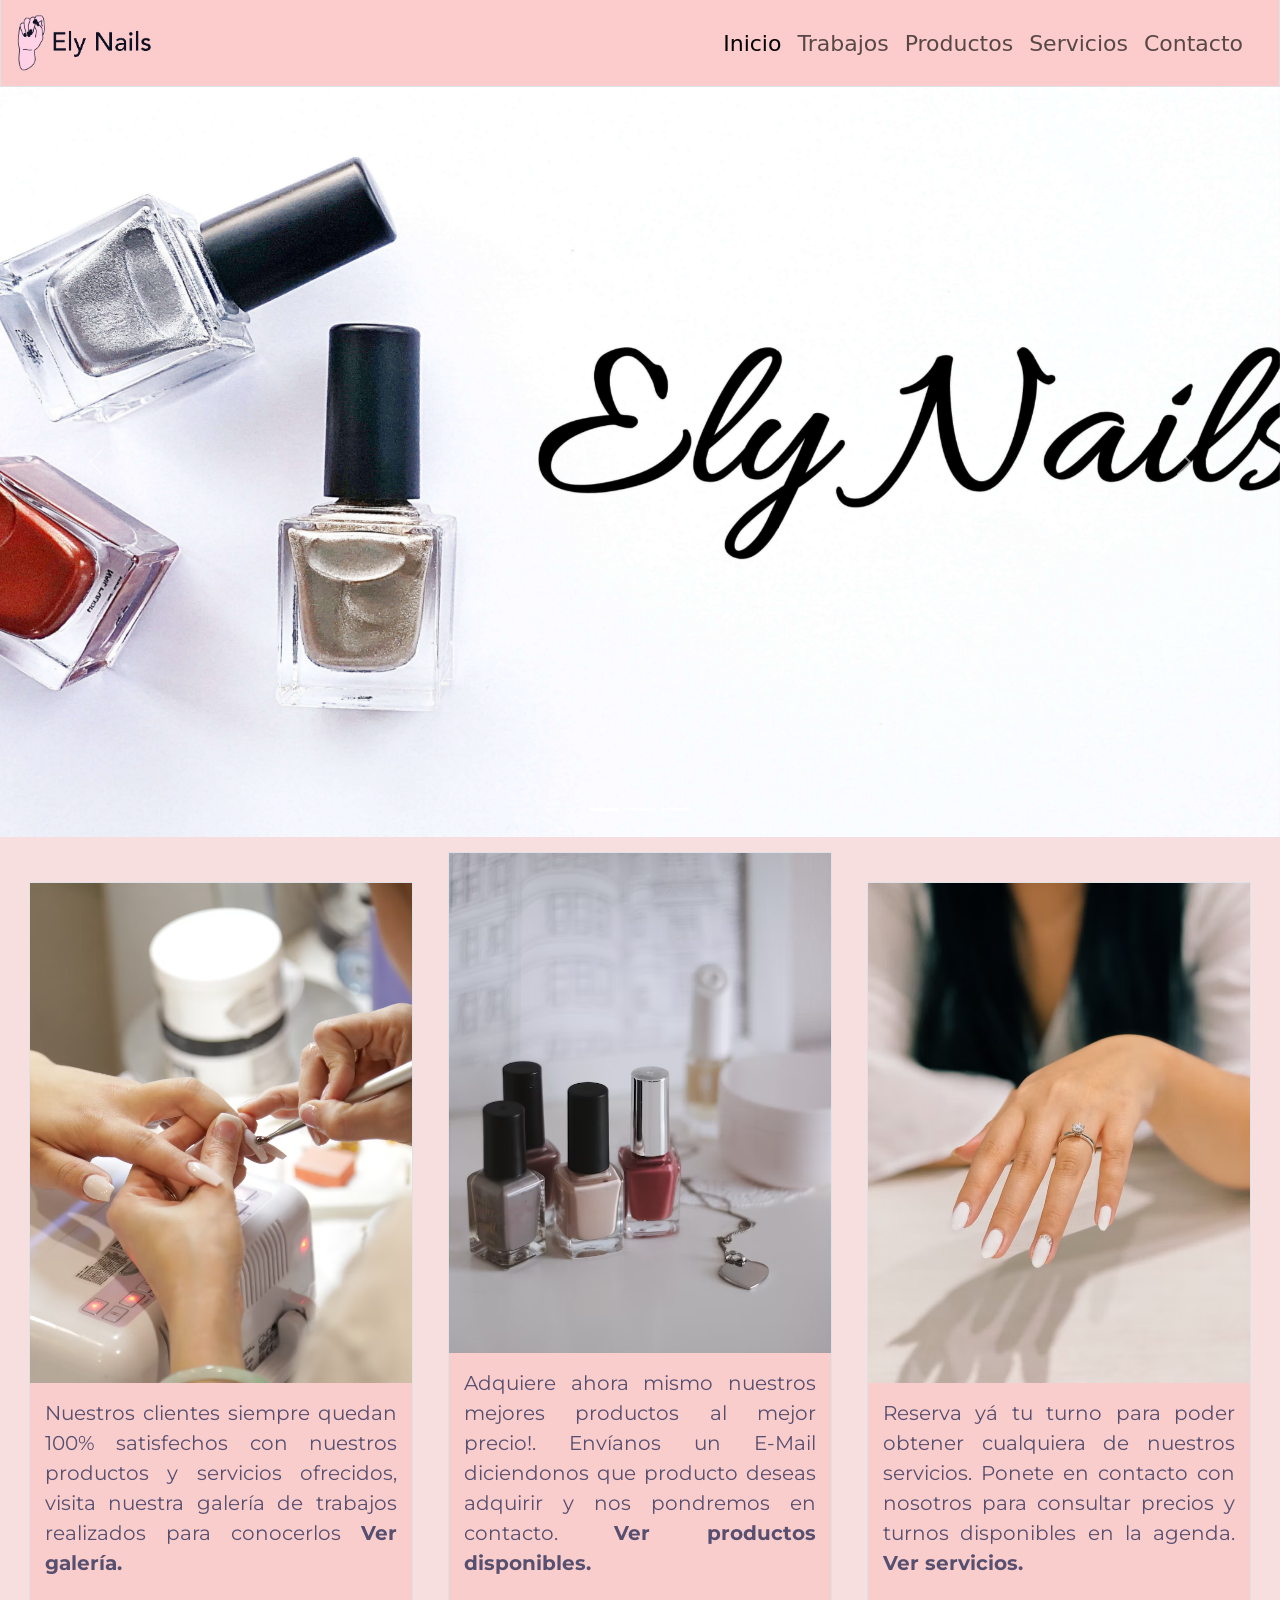
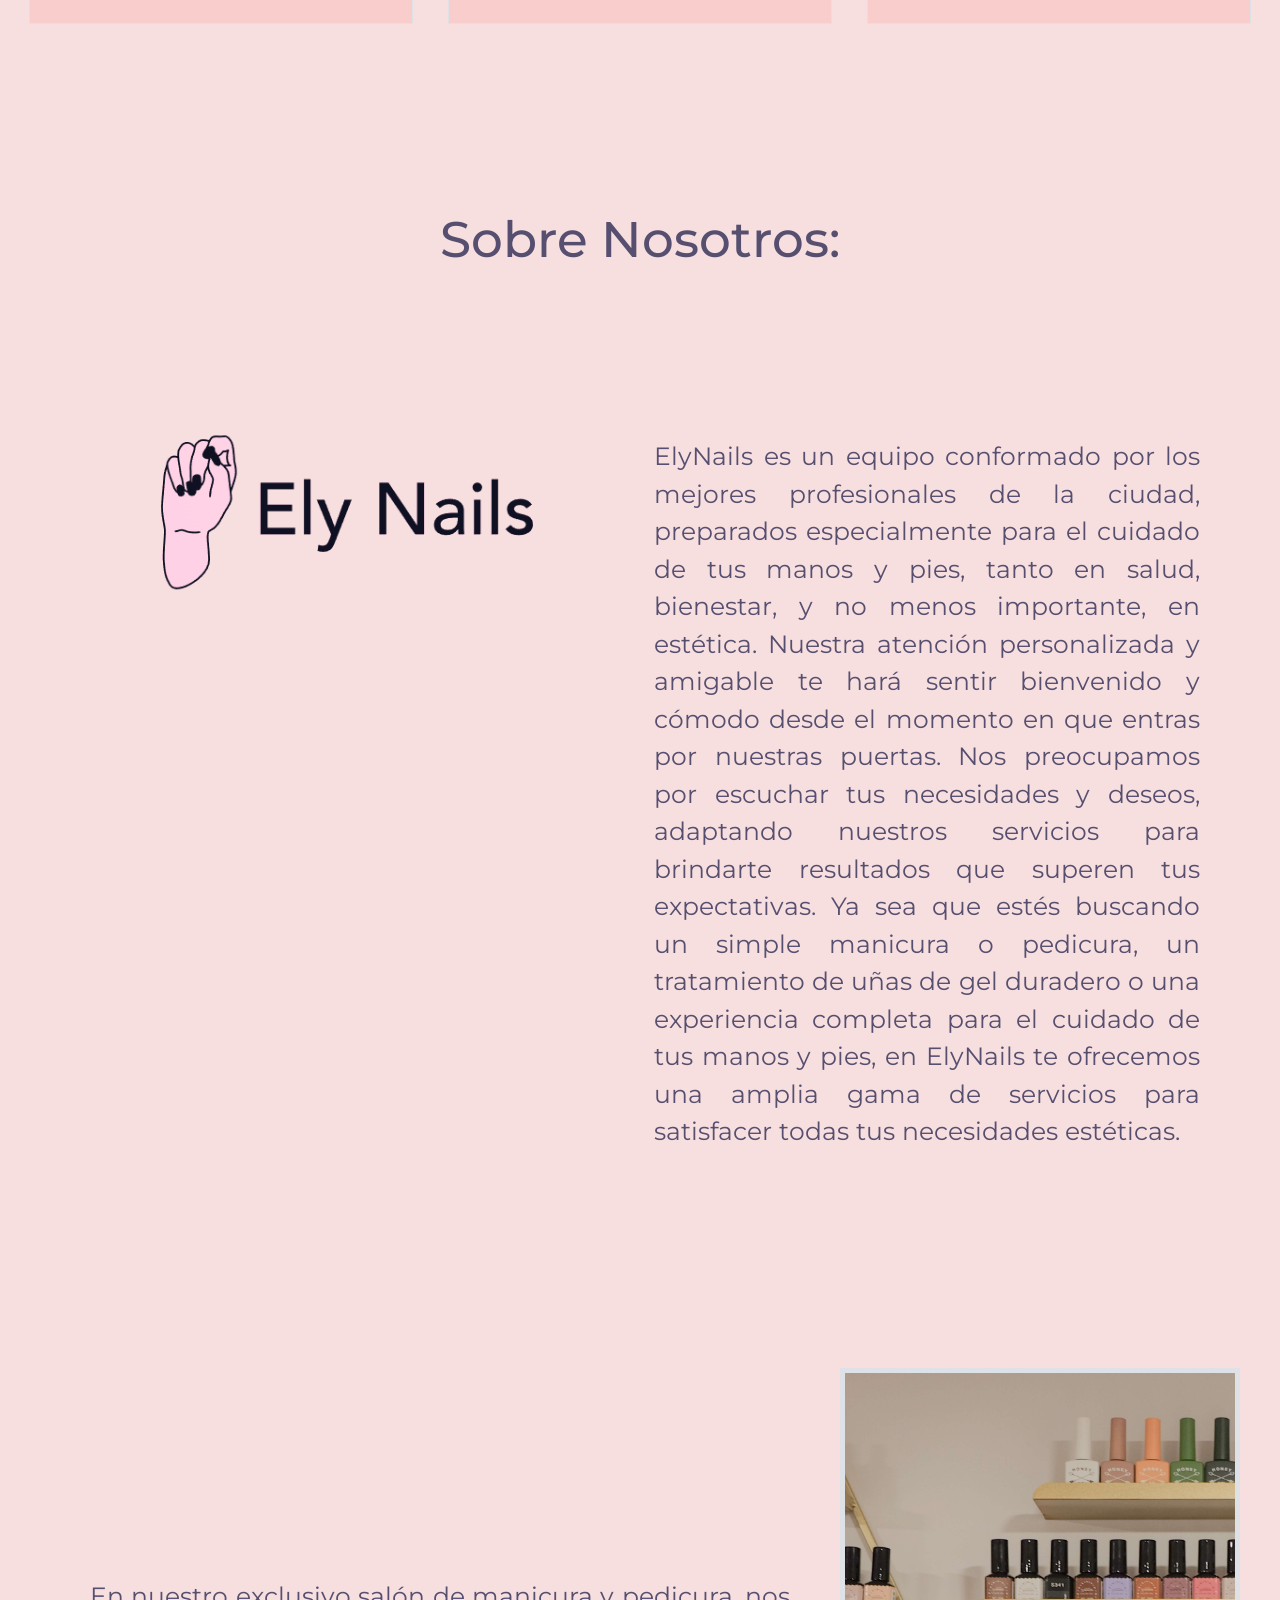
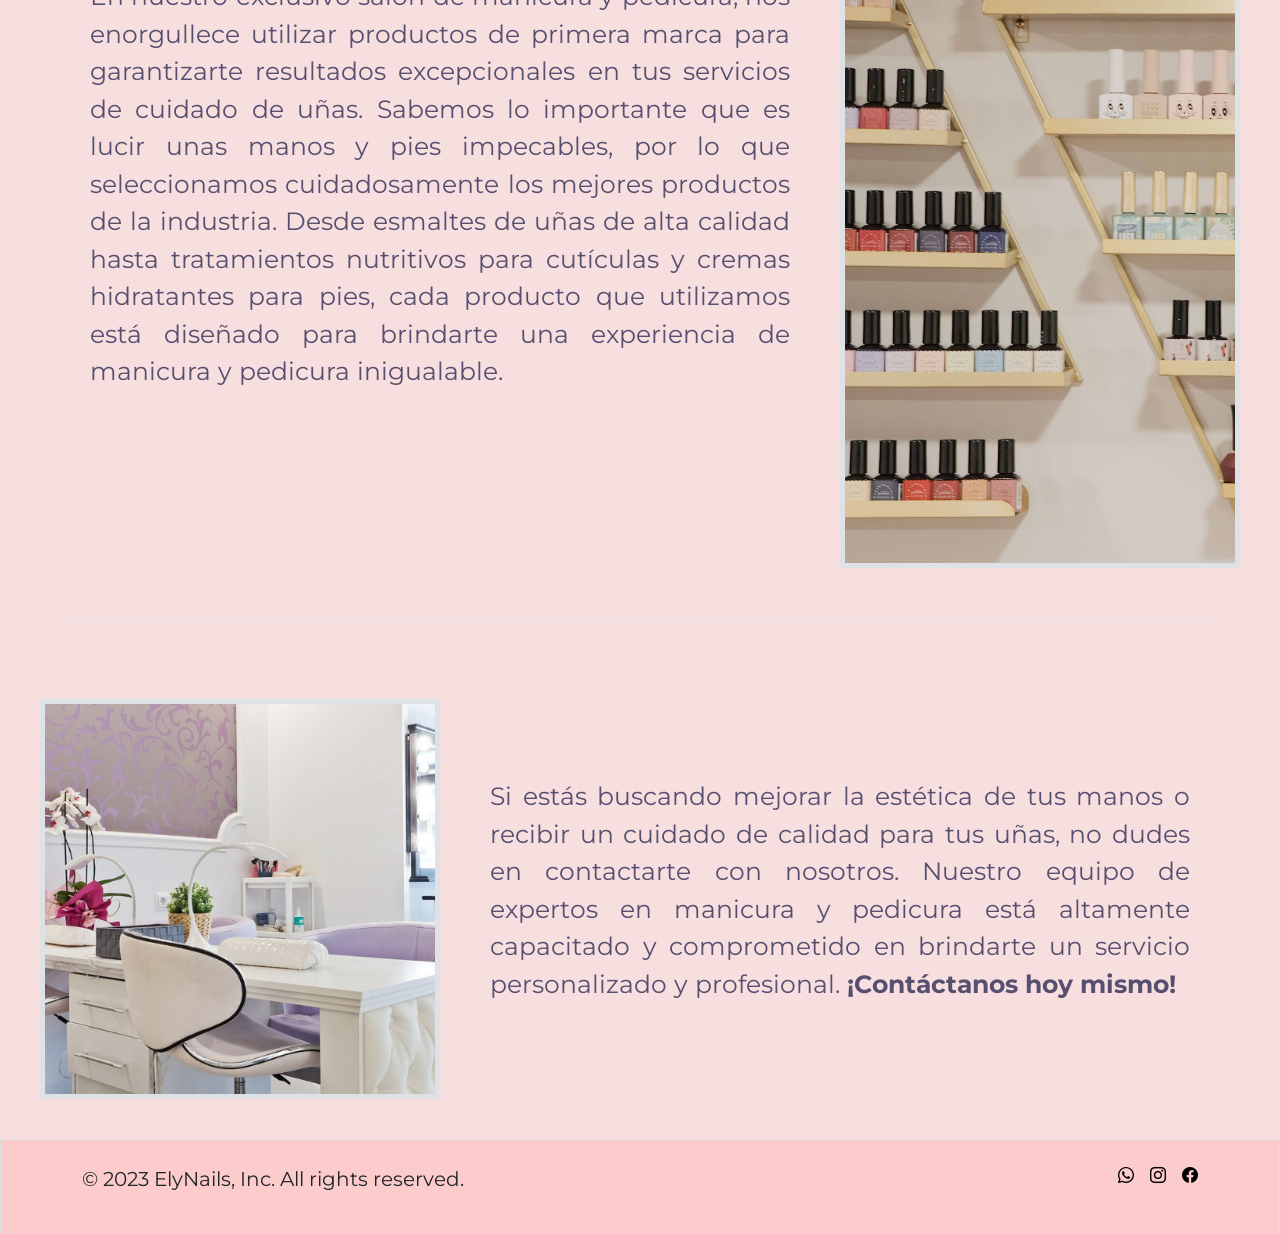
==== commit 73d06a23: "posible version final" ====
--- a/index.html
+++ b/index.html
@@ -9,8 +9,30 @@
     integrity="sha384-KK94CHFLLe+nY2dmCWGMq91rCGa5gtU4mk92HdvYe+M/SXH301p5ILy+dN9+nJOZ" crossorigin="anonymous">
   <link rel="stylesheet" href="https://cdn.jsdelivr.net/npm/bootstrap-icons@1.10.5/font/bootstrap-icons.css">
   <link rel="stylesheet" href="css/style.css">
-  <link rel="icon" href="../images/ICON.ico">
-  <title>ElyNailsLR</title>
+  <link rel="shortcut icon" href="images/ICON.ico" type="image/x-icon">
+  <!-- Primary Meta Tags -->
+  <title>ElyNails - Manicura y Estética</title>
+  <meta name="title" content="ElyNails — Manicura y Estética" />
+  <meta name="description"
+    content="ElyNails es un equipo conformado por los mejores profesionales de la ciudad, preparado especialmente para el cuidado de tus manos." />
+
+  <!-- Open Graph / Facebook -->
+  <meta property="og:type" content="website" />
+  <meta property="og:url" content="https://leandroochoa029.github.io/elynails/index.html" />
+  <meta property="og:title" content="ElyNails — Manicura y Estética" />
+  <meta property="og:description"
+    content="ElyNails es un equipo conformado por los mejores profesionales de la ciudad, preparado especialmente para el cuidado de tus manos." />
+  <meta property="og:image" content="images/carousel1.jpg" />
+
+  <!-- Twitter -->
+  <meta property="twitter:card" content="summary_large_image" />
+  <meta property="twitter:url" content="https://leandroochoa029.github.io/elynails/index.html" />
+  <meta property="twitter:title" content="ElyNails — Manicura y Estética" />
+  <meta property="twitter:description"
+    content="ElyNails es un equipo conformado por los mejores profesionales de la ciudad, preparado especialmente para el cuidado de tus manos." />
+  <meta property="twitter:image" content="images/carousel1.jpg" />
+
+  <!-- Meta Tags Generated with https://metatags.io -->
 </head>
 
 <body class="fondo">
@@ -101,14 +123,19 @@
 
         <img src="images/studio.jpeg" alt="estudio">
 
-        <p class="texto">Contamos con las mejores herramientas disponibles.</p>
+        <p class="texto">Nuestros clientes siempre quedan 100% satisfechos con nuestros productos y servicios ofrecidos,
+          visita nuestra galería de trabajos realizados para conocerlos <a href="pages/trabajos.html">Ver galería.</a>
+        </p>
+        </p>
 
       </div>
       <div class="card_body2 border">
 
         <img src="images/esmaltes.jpeg" alt="esmaltes">
 
-        <p class="texto">Utilizamos los mejores productos del mercado.
+        <p class="texto">Adquiere ahora mismo nuestros mejores productos al mejor precio!. Envíanos un E-Mail
+          diciendonos que producto deseas adquirir y nos pondremos en contacto. <a href="pages/productos.html">Ver
+            productos disponibles.</a></p>
         </p>
 
       </div>
@@ -116,7 +143,9 @@
 
         <img src="images/trabajo.jpeg" alt="trabajo">
 
-        <p class="texto">Los mejores resultados para tu estética de manos.
+        <p class="texto">Reserva yá tu turno para poder obtener cualquiera de nuestros servicios. Ponete en contacto con
+          nosotros para
+          consultar precios y turnos disponibles en la agenda. <a href="pages/servicios.html">Ver servicios.</a></p>
         </p>
 
       </div>
@@ -139,7 +168,12 @@
 
         <p class="texto">ElyNails es un equipo conformado por los mejores profesionales de la ciudad, preparados
           especialmente para el
-          cuidado de tus manos y pies, tanto en salud, bienestar, y no menos importante, en estética.</p>
+          cuidado de tus manos y pies, tanto en salud, bienestar, y no menos importante, en estética. Nuestra atención
+          personalizada y amigable te hará sentir bienvenido y cómodo desde el momento en que entras por nuestras
+          puertas. Nos preocupamos por escuchar tus necesidades y deseos, adaptando nuestros servicios para brindarte
+          resultados que superen tus expectativas. Ya sea que estés buscando un simple manicura o pedicura, un
+          tratamiento de uñas de gel duradero o una experiencia completa para el cuidado de tus manos y pies, en
+          ElyNails te ofrecemos una amplia gama de servicios para satisfacer todas tus necesidades estéticas.</p>
       </div>
 
       <div class="horizontal-line container"></div>
--- a/css/style.css
+++ b/css/style.css
@@ -24,6 +24,12 @@
 h1 {
   font-size: 65px;
   padding: 200px;
+}
+
+a {
+  text-decoration: none;
+  color: #564f70;
+  font-weight: bold;
 }
 
 /* Menu de navegacion */
@@ -65,7 +71,7 @@
 
 /* Hero */
 .hero img {
-  height: 700px;
+  height: 750px;
   object-fit: cover;
   animation-name: animacion2;
   animation-timing-function: linear;
@@ -97,17 +103,20 @@
   object-fit: cover;
 }
 .card_body2 p {
-  font-family: "Monserrat";
-  padding: 10px;
-  text-align: center;
+  justify-content: center;
+  align-items: center;
+  padding: 15px;
+  text-align: justify;
+  margin: 0px;
 }
 
 .about-us {
-  padding: 50px;
+  padding: 40px;
 }
 .about-us h1 {
   text-align: center;
   font-size: 50px;
+  padding: 100px 40px 40px 40px;
 }
 
 .logoo {
@@ -120,8 +129,7 @@
 }
 .about-us-content p {
   font-size: 25px;
-  padding-top: 120px;
-  padding-left: 50px;
+  padding: 120px 40px 120px 0px;
   text-align: justify;
 }
 
@@ -195,33 +203,67 @@
   margin-bottom: 150px;
 }
 
+.formulario {
+  padding-bottom: 80px;
+}
+
+.logoscontacto {
+  display: flex;
+  justify-content: center;
+  align-items: center;
+  padding: 80px;
+}
+.logoscontacto img {
+  width: 100px;
+  height: 100px;
+}
+.logoscontacto p {
+  font-size: 50px;
+  font-weight: bold;
+}
+
+.logoscontacto2 {
+  display: flex;
+  justify-content: center;
+  align-items: center;
+  padding: 80px;
+}
+.logoscontacto2 img {
+  width: 200px;
+  height: 150px;
+}
+
 h2 {
-  font-size: 30px;
-  padding: 100px;
+  font-size: 40px;
+  padding: 80px;
+  padding-top: 140px;
 }
 
 .boxes_productos {
-  padding: 50px;
   display: flex;
   flex-flow: row wrap;
   justify-content: space-evenly;
-  align-items: center;
   gap: 60px;
+  padding: 50px;
 }
 
 .box_productos {
-  width: 1800px;
-  height: 600px;
+  width: 900px;
+  height: 400px;
   background-color: #fad0d0;
   display: flex;
   flex-direction: row-reverse;
-  overflow: hidden;
+  align-items: center;
   animation-name: animacion1;
   animation-iteration-count: 1;
   animation-timing-function: cubic-bezier(0.23, 1, 0.32, 1);
   animation-duration: 1s;
   transform: translateX(0);
 }
+.box_productos img {
+  width: 300px;
+  height: 300px;
+}
 .box_productos:hover {
   box-shadow: 5px 5px 5px 0px #b38b8b;
   transition: 0.5s;
@@ -232,7 +274,7 @@
   color: #564f70;
   font-family: "Monserrat";
   margin: 0;
-  font-size: 24px;
+  font-size: 22px;
 }
 .box_productos h2 {
   font-size: 30px;
@@ -250,11 +292,11 @@
 }
 /* flex */
 .boxes_servicios {
-  padding: 50px;
   display: flex;
   flex-flow: row wrap;
   justify-content: space-evenly;
   gap: 60px;
+  padding: 50px;
 }
 
 .box_servicios {
@@ -274,6 +316,7 @@
 }
 .box_servicios p {
   padding: 50px;
+  padding-top: 80px;
   color: #564f70;
   font-family: "Monserrat";
   font-size: 22px;
@@ -365,6 +408,7 @@
   .about-us h1 {
     text-align: center;
     font-size: 40px;
+    padding: 0px;
   }
   .about-us .logoo {
     width: 100%;
@@ -514,6 +558,7 @@
   .about-us h1 {
     text-align: center;
     font-size: 35px;
+    padding: 0px;
   }
   .about-us .logoo {
     width: 100%;
@@ -648,6 +693,14 @@
     color: #564f70;
     font-family: "Monserrat";
     font-size: 19px;
+  }
+  .logoscontacto img {
+    width: 80px;
+    height: 80px;
+  }
+  .logoscontacto p {
+    font-size: 40px;
+    font-weight: bold;
   }
 }
 @media only screen and (max-width: 480px) {
@@ -661,6 +714,7 @@
   .about-us h1 {
     text-align: center;
     font-size: 25px;
+    padding: 0px;
   }
   .about-us .logoo {
     width: 100%;
@@ -671,7 +725,7 @@
     flex-direction: column;
   }
   .about-us .about-us-content p {
-    font-size: 18px;
+    font-size: 15px;
     padding: 50px 0px 50px 0px;
     text-align: justify;
   }
@@ -683,7 +737,7 @@
     justify-content: center;
   }
   .about-us .about-us-content2 p {
-    font-size: 18px;
+    font-size: 15px;
     padding: 50px 0px 50px 0px;
     text-align: justify;
   }
@@ -700,7 +754,7 @@
     justify-content: center;
   }
   .about-us .about-us-content3 p {
-    font-size: 18px;
+    font-size: 15px;
     padding: 50px 0px 50px 0px;
     text-align: justify;
   }
@@ -744,7 +798,7 @@
   }
   .card_body2 p {
     font-family: "Monserrat";
-    font-size: 18px;
+    font-size: 15px;
     padding: 10px;
   }
   /* boxes */
@@ -799,6 +853,14 @@
     font-size: 15px;
     text-align: center;
   }
+  .logoscontacto img {
+    width: 50px;
+    height: 50px;
+  }
+  .logoscontacto p {
+    font-size: 18px;
+    font-weight: bold;
+  }
 }
 
 /*# sourceMappingURL=style.css.map */
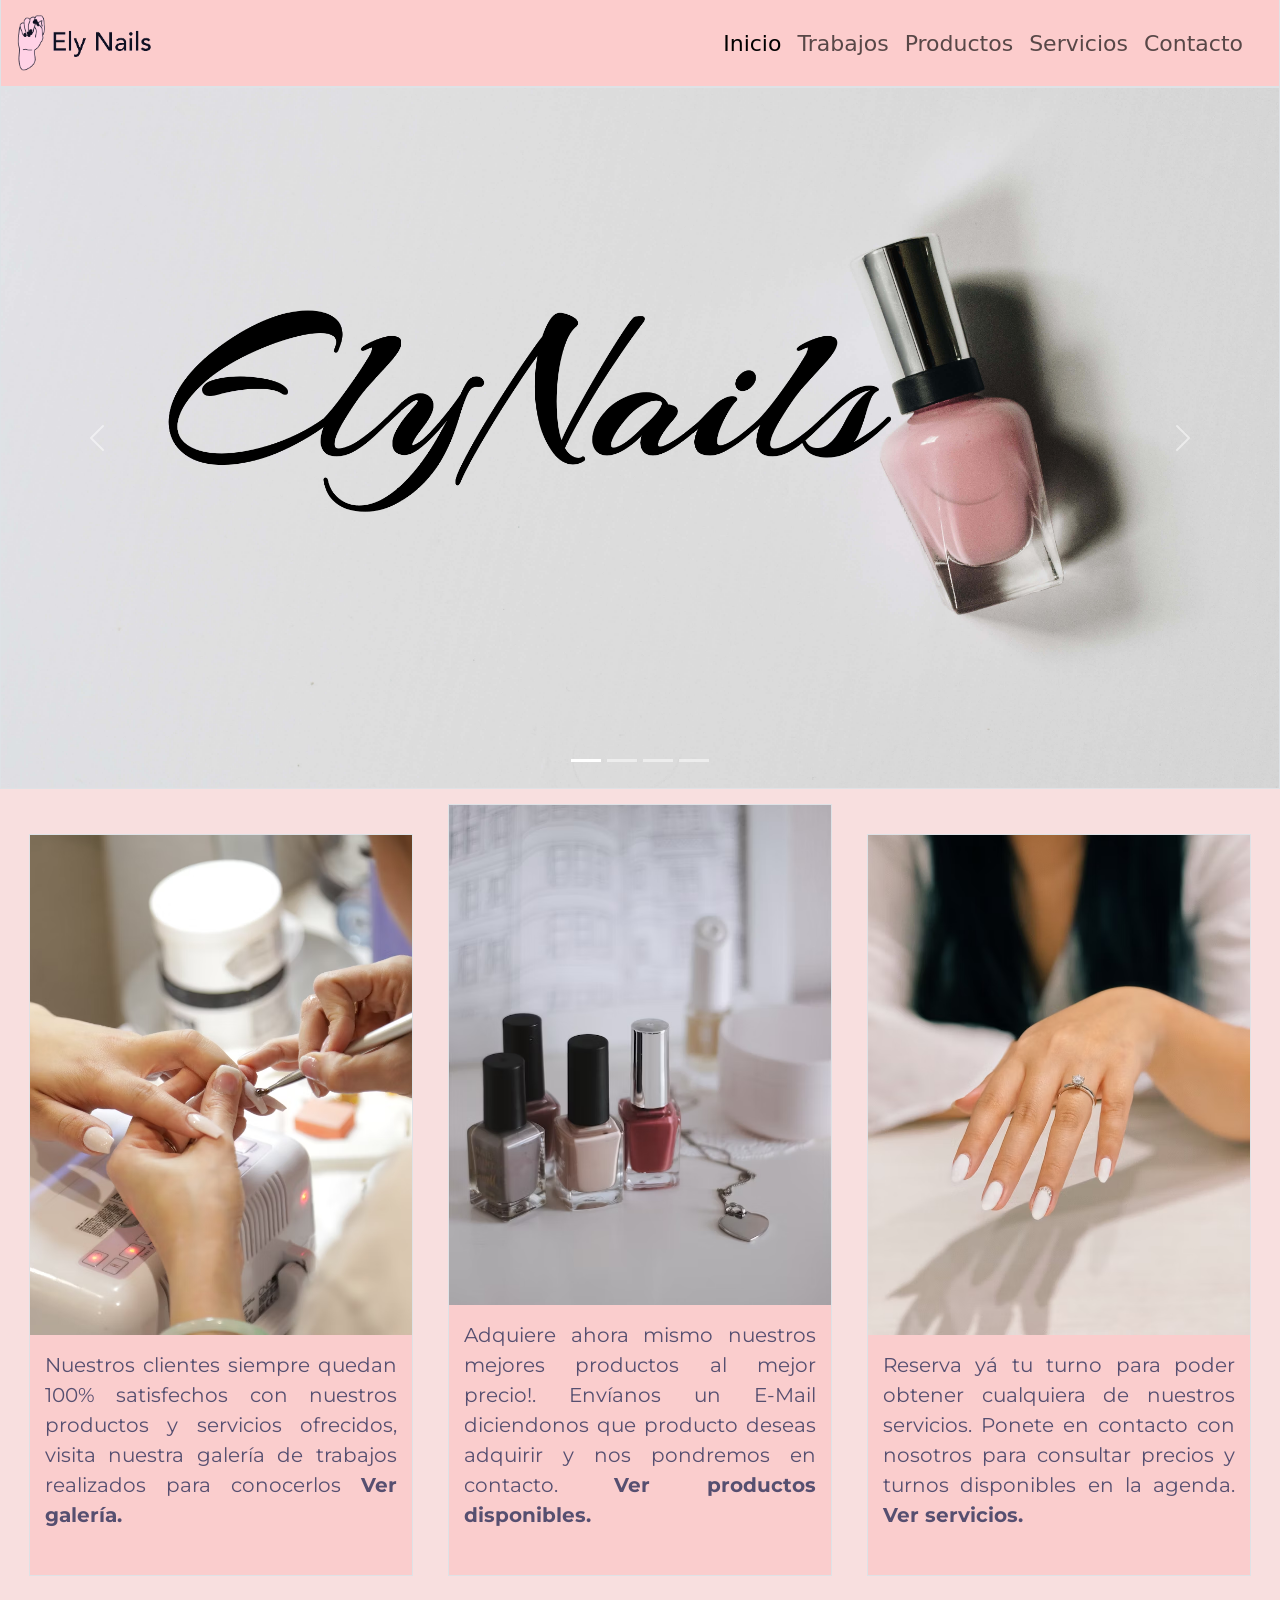
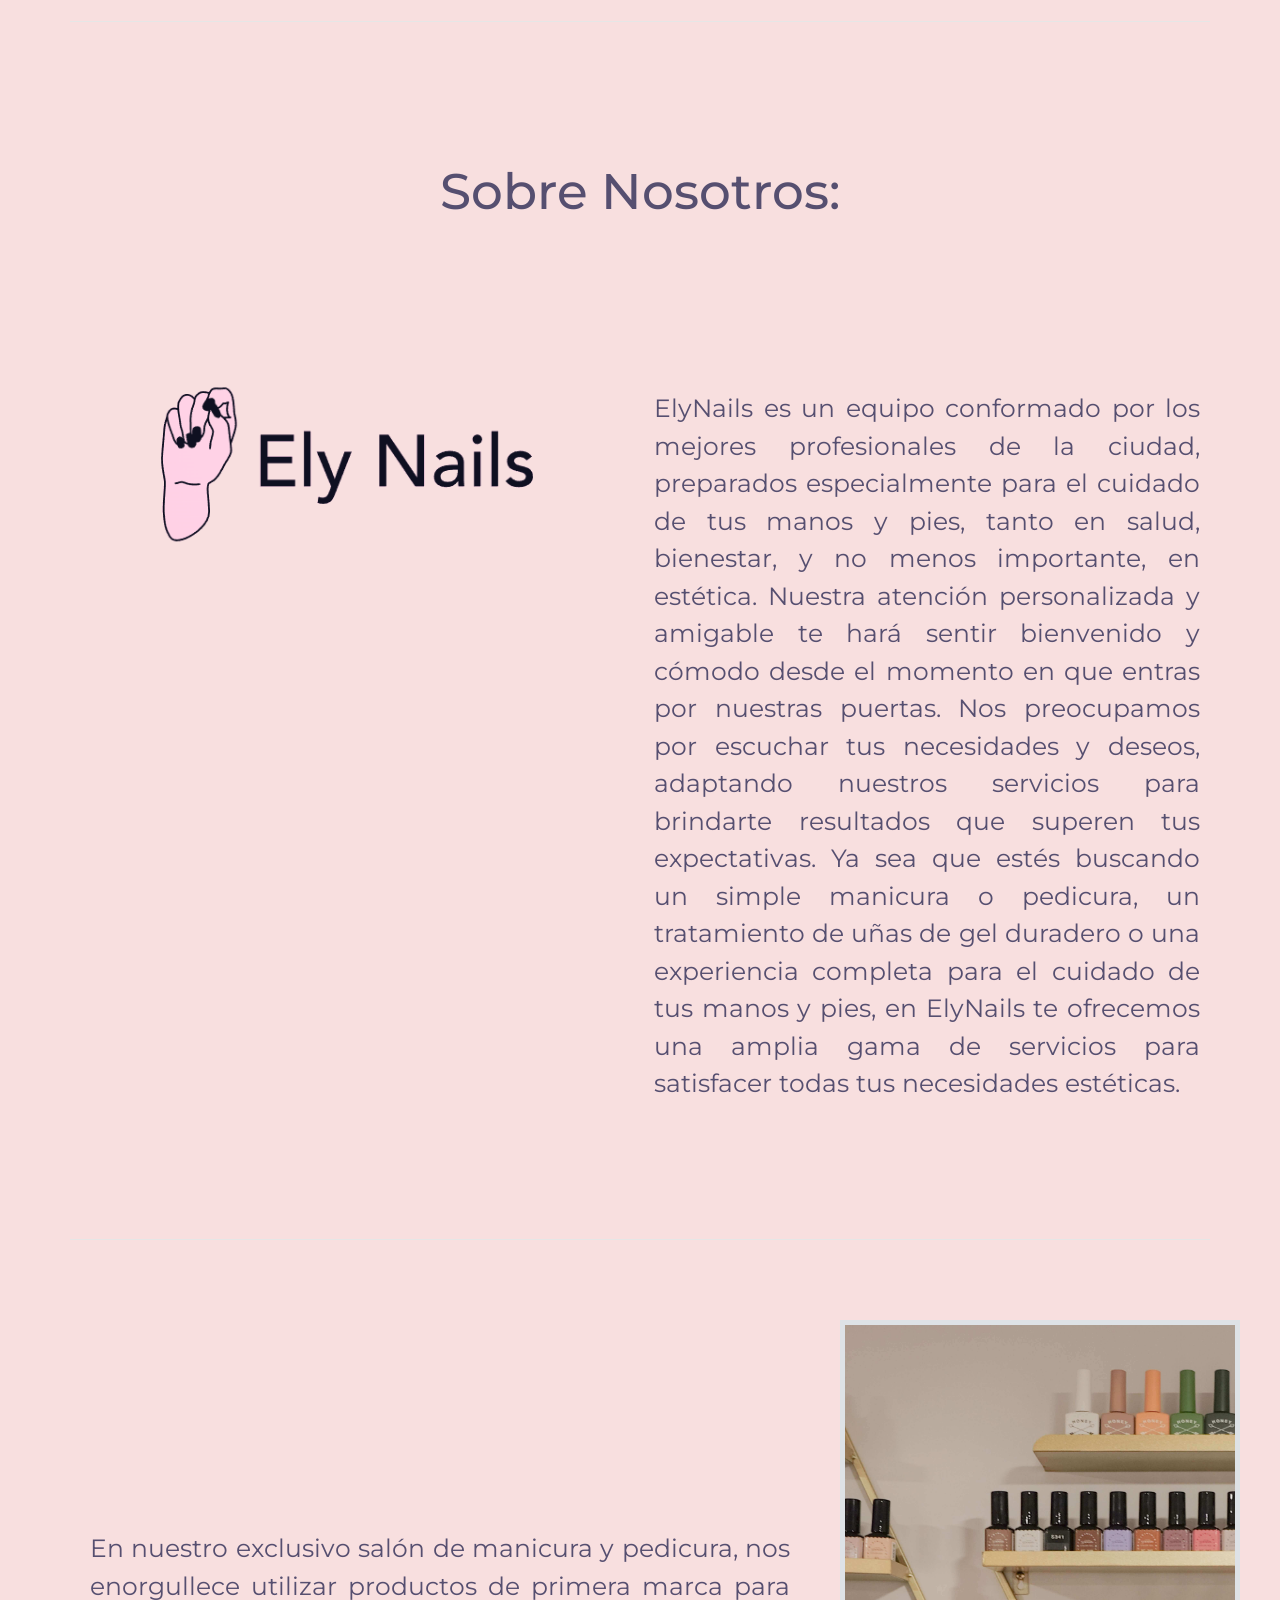
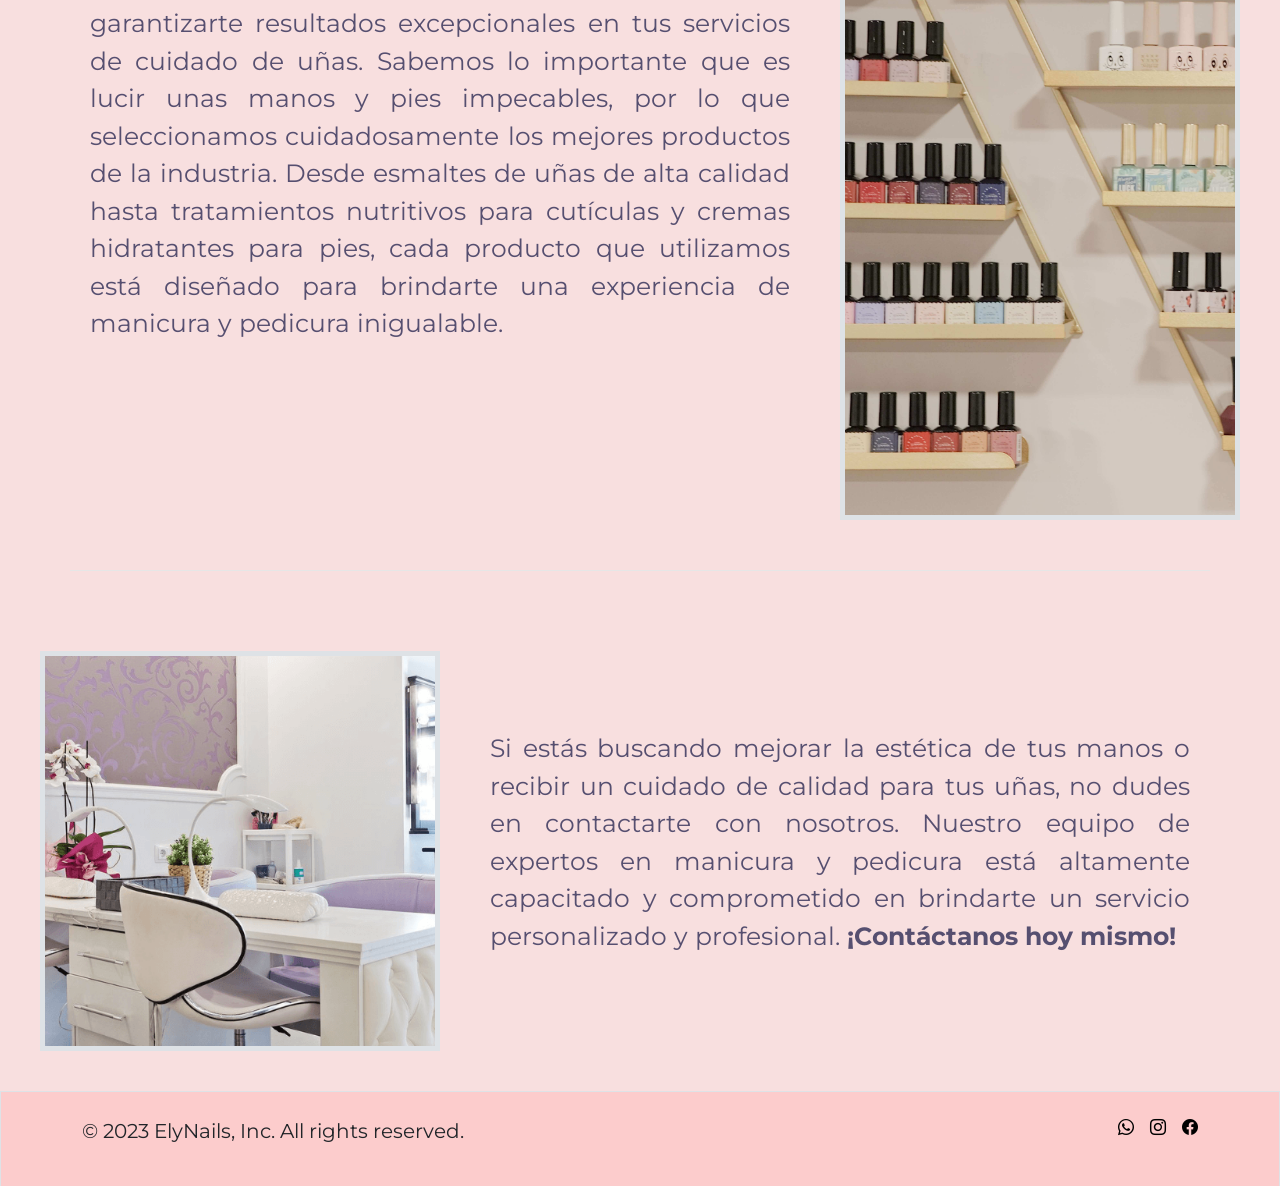
==== commit 193ca8ef: "Version Final?" ====
--- a/index.html
+++ b/index.html
@@ -40,7 +40,7 @@
 
     <nav class="navbar navbar-expand-md border border-top-0">
       <div class="container-fluid">
-        <a href=""><img class="navbar-brand" src="images/Logo1.png" alt="logo"></a>
+        <a href="index.html"><img class="navbar-brand" src="images/Logo1.png" alt="logo"></a>
         <button class="navbar-toggler" type="button" data-bs-toggle="offcanvas" data-bs-target="#offcanvasNavbar"
           aria-controls="offcanvasNavbar" aria-label="Toggle navigation">
           <span class="navbar-toggler-icon"></span>
@@ -81,7 +81,7 @@
 
     <section class="hero">
 
-      <div id="carouselExampleIndicators" class="carousel slide" data-bs-ride="carousel">
+      <div id="carouselExampleIndicators" class="carousel slide border" data-bs-ride="carousel">
         <div class="carousel-indicators">
           <button type="button" data-bs-target="#carouselExampleIndicators" data-bs-slide-to="0" class="active"
             aria-current="true" aria-label="Slide 1"></button>
@@ -89,16 +89,21 @@
             aria-label="Slide 2"></button>
           <button type="button" data-bs-target="#carouselExampleIndicators" data-bs-slide-to="2"
             aria-label="Slide 3"></button>
+            <button type="button" data-bs-target="#carouselExampleIndicators" data-bs-slide-to="3"
+            aria-label="Slide 4"></button>
         </div>
         <div class="carousel-inner">
           <div class="carousel-item active">
-            <img src="images/carousel1.jpg" class="d-block w-100" alt="imagen">
+            <img src="images/carousel1alt.jpg" class="d-block w-100" alt="imagen">
           </div>
           <div class="carousel-item">
             <img src="images/carousel2.jpg" class="d-block w-100" alt="imagen2">
           </div>
           <div class="carousel-item">
             <img src="images/carousel3.jpg" class="d-block w-100" alt="imagen3">
+          </div>
+          <div class="carousel-item">
+            <img src="images/carousel4.jpg" class="d-block w-100" alt="imagen4">
           </div>
         </div>
         <button class="carousel-control-prev" type="button" data-bs-target="#carouselExampleIndicators"
--- a/css/style.css
+++ b/css/style.css
@@ -32,6 +32,21 @@
   font-weight: bold;
 }
 
+.heros img {
+  width: 100%;
+  height: 700px;
+  object-fit: cover;
+  animation-name: animacion2;
+  animation-timing-function: linear;
+  animation-duration: 3.5s;
+}
+.heros h1 {
+  color: #ffffff;
+  position: absolute;
+  top: 20%;
+  right: 22%;
+}
+
 /* Menu de navegacion */
 .navbar.navbar-expand-md {
   background-color: #fccccc;
@@ -56,7 +71,10 @@
 .btn {
   background-color: #ffbbbb;
   border-color: #ffffff;
-  justify-content: center;
+}
+.btn:hover {
+  background-color: #fca0a0;
+  border-color: #e6e6e6;
 }
 
 .encabezado {
@@ -71,7 +89,7 @@
 
 /* Hero */
 .hero img {
-  height: 750px;
+  height: 700px;
   object-fit: cover;
   animation-name: animacion2;
   animation-timing-function: linear;
@@ -208,6 +226,7 @@
 }
 
 .logoscontacto {
+  margin-top: 50px;
   display: flex;
   justify-content: center;
   align-items: center;
@@ -239,46 +258,62 @@
   padding-top: 140px;
 }
 
-.boxes_productos {
-  display: flex;
-  flex-flow: row wrap;
-  justify-content: space-evenly;
+.productos {
+  display: flex;
+}
+.productos .lista-productos {
+  display: flex;
+}
+.productos .lista-productos .categorias {
+  display: flex;
+  flex-direction: column;
+  justify-content: center;
+  align-items: center;
+  padding: 30px;
+  padding-top: 0px;
   gap: 60px;
-  padding: 50px;
-}
-
-.box_productos {
-  width: 900px;
-  height: 400px;
-  background-color: #fad0d0;
-  display: flex;
-  flex-direction: row-reverse;
+  margin-left: 45px;
+  margin-bottom: 150px;
+}
+.productos .lista-productos .categorias .item-categoria {
+  width: 100%;
+  background-color: #dfbfbf;
+  text-align: center;
+  padding: 20px;
+}
+.productos .tarjetas {
+  display: flex;
+  flex-wrap: wrap;
+  padding-top: 50px;
+  padding-bottom: 50px;
+  gap: 30px;
+  justify-content: center;
   align-items: center;
+}
+.productos .border-3 {
+  border-color: #fae5e5;
+}
+.productos .card {
+  width: 18rem;
+  background-color: #fceeee;
+  align-items: center;
+  justify-content: center;
   animation-name: animacion1;
   animation-iteration-count: 1;
   animation-timing-function: cubic-bezier(0.23, 1, 0.32, 1);
   animation-duration: 1s;
   transform: translateX(0);
 }
-.box_productos img {
-  width: 300px;
-  height: 300px;
-}
-.box_productos:hover {
-  box-shadow: 5px 5px 5px 0px #b38b8b;
-  transition: 0.5s;
-  background-color: #fdbaba;
-}
-.box_productos p {
-  padding: 50px;
-  color: #564f70;
-  font-family: "Monserrat";
-  margin: 0;
-  font-size: 22px;
-}
-.box_productos h2 {
-  font-size: 30px;
-  padding: 30px 30px 0px 30px;
+.productos .card img {
+  padding-top: 11px;
+  object-fit: cover;
+  width: 190px;
+  height: 400px;
+  border-radius: 20px;
+}
+.productos .card:hover {
+  box-shadow: 0px 25px 20px 0px #dfbfbf;
+  transition: 0.2s;
 }
 
 @keyframes animacion1 {
@@ -351,20 +386,6 @@
   }
 }
 /* grilla */
-h3 {
-  padding: 12px;
-  margin-top: 150px;
-  margin-bottom: 150px;
-  font-size: 70px;
-}
-
-h4 {
-  padding: 12px;
-  margin-top: 150px;
-  margin-bottom: 100px;
-  font-size: 50px;
-}
-
 .grids {
   display: grid;
   grid-template-columns: repeat(3, 1fr);
@@ -373,6 +394,7 @@
   margin: 0 auto;
   gap: 30px;
   margin-bottom: 100px;
+  margin-top: 50px;
 }
 
 .grid img {
@@ -399,10 +421,15 @@
 /*media queries*/
 @media only screen and (max-width: 1024px) {
   h1 {
-    padding: 12px;
-    margin-top: 150px;
-    margin-bottom: 150px;
-    font-size: 50px;
+    padding: 15px;
+    margin-top: 100px;
+    margin-bottom: 100px;
+    font-size: 60px;
+  }
+  .heros h1 {
+    position: absolute;
+    left: 30%;
+    top: 30%;
   }
   /* index */
   .about-us h1 {
@@ -463,7 +490,7 @@
     justify-content: center;
   }
   .hero img {
-    height: 350px;
+    height: 700px;
     object-fit: cover;
   }
   /* cards */
@@ -517,42 +544,42 @@
     font-size: 22px;
     padding: 15px 15px 0px 15px;
   }
-  .box_productos {
-    height: 350px;
-    width: 100%;
-    text-align: left;
-    background-color: #f8c5c5;
-  }
-  .box_productos img {
-    width: 300px;
-    height: 300px;
-    object-fit: cover;
-    padding-top: 10px;
-  }
-  .box_productos:hover img {
-    height: 300px;
-    transition: 0.8s;
-  }
-  .box_productos p {
-    padding: 15px;
-    color: #564f70;
-    font-family: "Monserrat";
-    font-size: 20px;
-  }
-  .box_productos h2 {
-    font-size: 22px;
-    padding: 20px 20px 20px 20px;
+  .productos {
+    display: inline-block;
+  }
+  .productos .lista-productos {
+    display: flex;
+    justify-content: center;
+    align-items: center;
+  }
+  .productos .lista-productos .categorias {
+    gap: 30px;
+    margin-left: 0px;
+    margin-bottom: 100px;
+  }
+  .productos .lista-productos .categorias .item-categoria {
+    width: 175%;
+    background-color: #dfbfbf;
+    text-align: center;
+    padding: 20px;
+    padding-left: 0px;
+    margin-left: 0px;
   }
 }
 @media only screen and (max-width: 768px) {
   h1 {
     padding: 12px;
-    margin-top: 150px;
-    margin-bottom: 150px;
-    font-size: 35px;
+    margin-top: 100px;
+    margin-bottom: 100px;
+    font-size: 40px;
   }
   h2 {
     font-size: 25px;
+  }
+  .heros h1 {
+    position: absolute;
+    left: 30%;
+    top: 35%;
   }
   /* index */
   .about-us h1 {
@@ -621,7 +648,7 @@
     justify-content: center;
   }
   .hero img {
-    height: 350px;
+    height: 480px;
     object-fit: cover;
   }
   /* cards */
@@ -668,31 +695,26 @@
   .box_servicios h2 {
     text-align: center;
   }
-  .boxes_productos {
+  .productos {
+    display: inline-block;
+  }
+  .productos .lista-productos {
+    display: flex;
+    justify-content: center;
+    align-items: center;
+  }
+  .productos .lista-productos .categorias {
+    gap: 30px;
+    margin-left: 0px;
+    margin-bottom: 100px;
+  }
+  .productos .lista-productos .categorias .item-categoria {
+    width: 135%;
+    background-color: #dfbfbf;
+    text-align: center;
     padding: 20px;
-  }
-  .box_productos {
-    height: 400px;
-    width: 100%;
-    background-color: #f8c5c5;
-    align-items: center;
-    text-align: left;
-  }
-  .box_productos img {
-    width: 250px;
-    height: 250px;
-    object-fit: cover;
-    padding-top: 10px;
-  }
-  .box_productos:hover img {
-    height: 250px;
-    transition: 0.8s;
-  }
-  .box_productos p {
-    padding: 20px;
-    color: #564f70;
-    font-family: "Monserrat";
-    font-size: 19px;
+    padding-left: 0px;
+    margin-left: 0px;
   }
   .logoscontacto img {
     width: 80px;
@@ -706,9 +728,14 @@
 @media only screen and (max-width: 480px) {
   h1 {
     padding: 12px;
-    margin-top: 150px;
+    margin-top: 100px;
     margin-bottom: 100px;
-    font-size: 25px;
+    font-size: 30px;
+  }
+  .heros h1 {
+    position: absolute;
+    left: 30%;
+    top: 35%;
   }
   /* index */
   .about-us h1 {
@@ -777,7 +804,7 @@
     height: 300px;
   }
   .hero img {
-    height: 220px;
+    height: 400px;
     object-fit: cover;
   }
   /* cards */
@@ -828,30 +855,27 @@
     font-size: 16px;
     text-align: center;
   }
-  .box_productos {
-    height: 300px;
-    width: 100%;
-    text-align: left;
-    background-color: #f8c5c5;
+  .productos {
+    display: inline-block;
+  }
+  .productos .lista-productos {
+    display: flex;
+    justify-content: center;
     align-items: center;
   }
-  .box_productos img {
-    width: 150px;
-    height: 150px;
-    object-fit: cover;
-  }
-  .box_productos:hover img {
-    height: 150px;
-    transition: 0.8s;
-  }
-  .box_productos p {
+  .productos .lista-productos .categorias {
+    padding: 30px 0px 0px 5px;
+    gap: 30px;
+    margin-left: 0px;
+    margin-bottom: 100px;
+  }
+  .productos .lista-productos .categorias .item-categoria {
+    width: 100%;
+    background-color: #dfbfbf;
+    text-align: center;
     padding: 20px;
-    font-size: 13px;
-  }
-  .box_productos h2 {
-    padding: 10px;
-    font-size: 15px;
-    text-align: center;
+    padding-left: 0px;
+    margin-left: 0px;
   }
   .logoscontacto img {
     width: 50px;
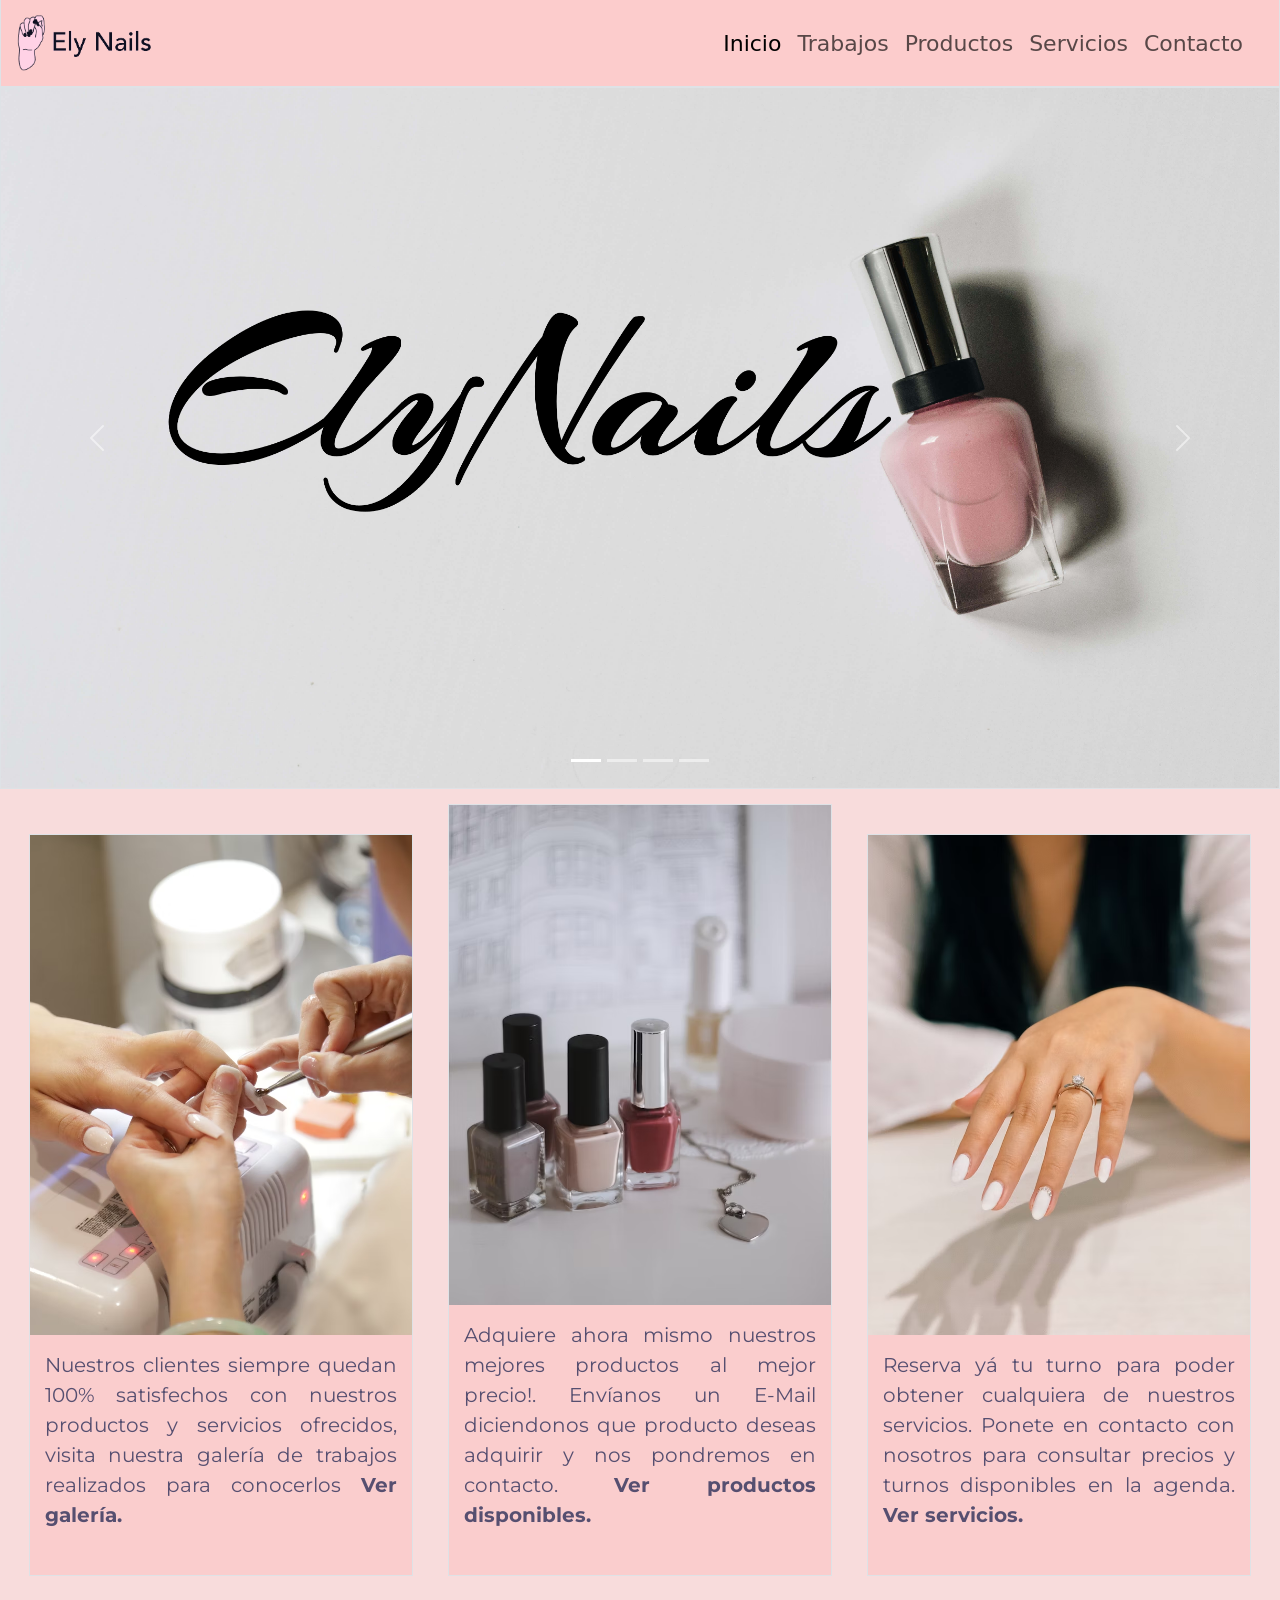
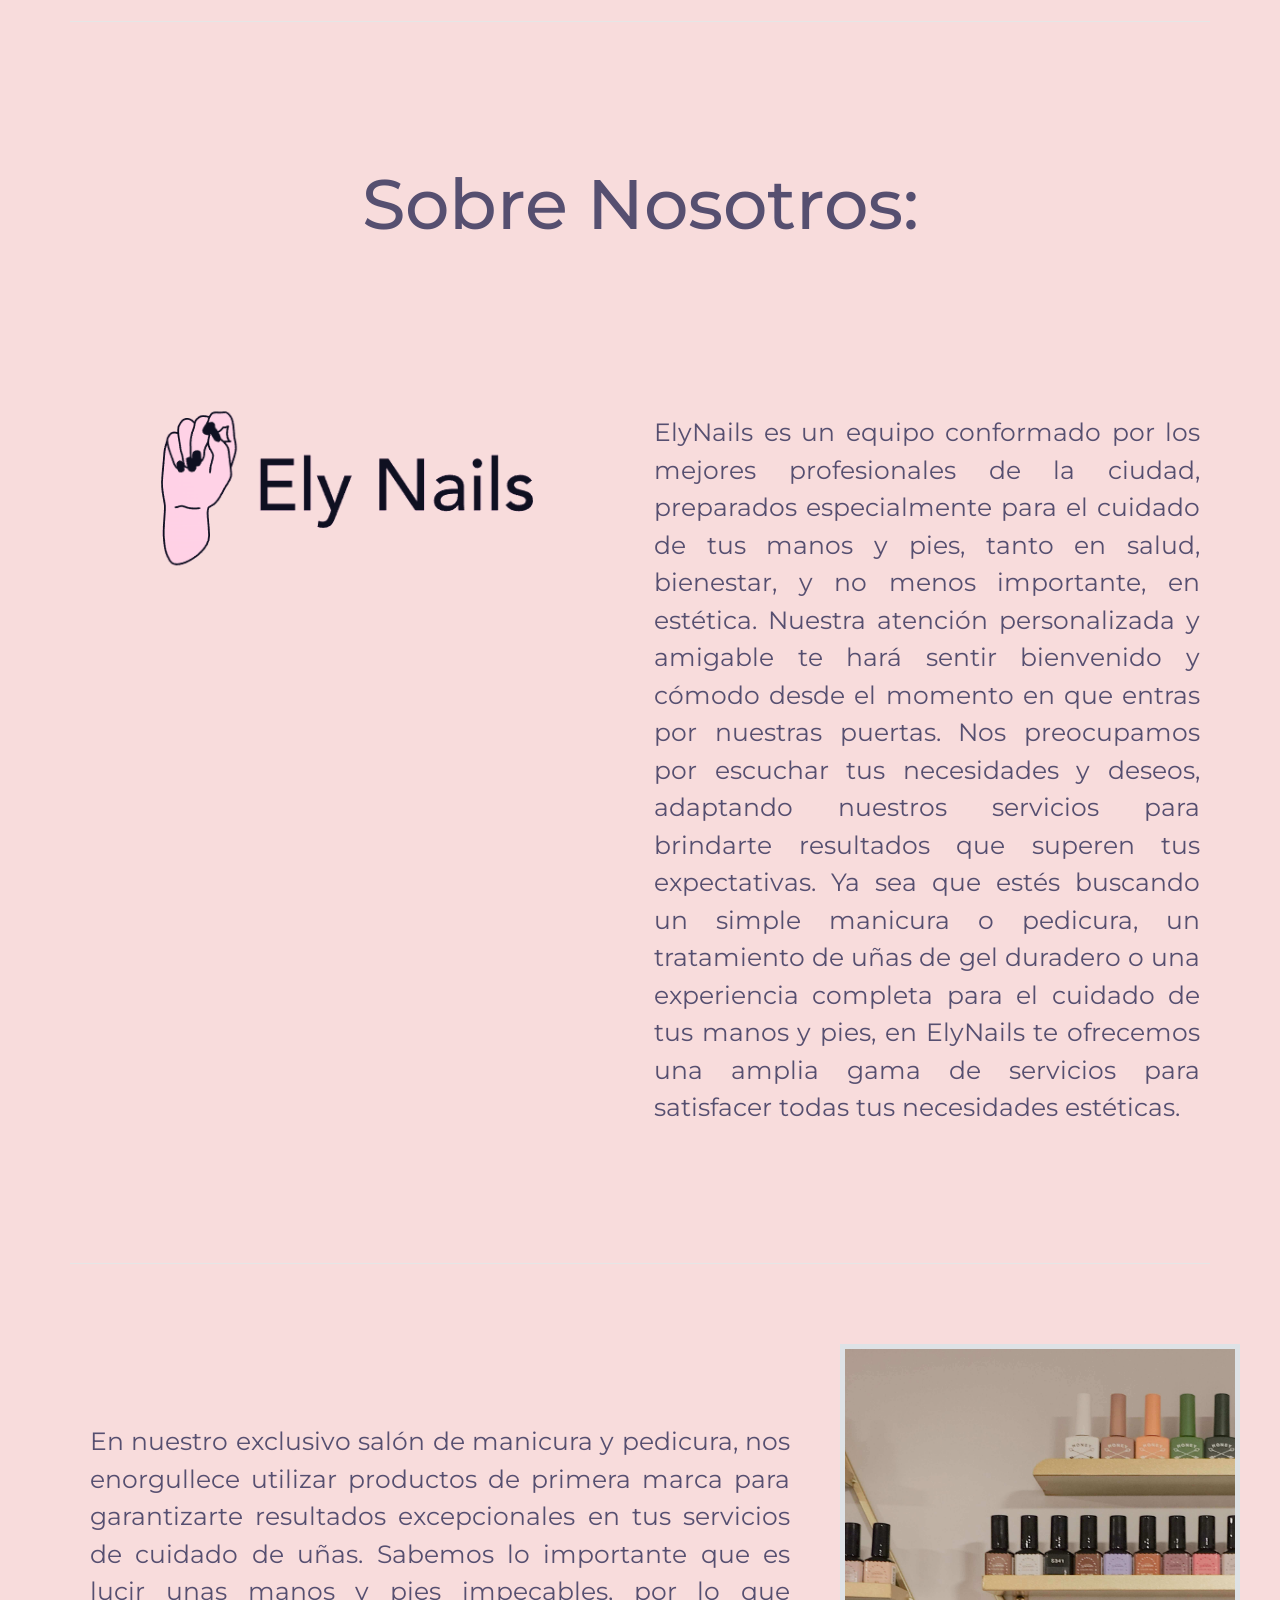
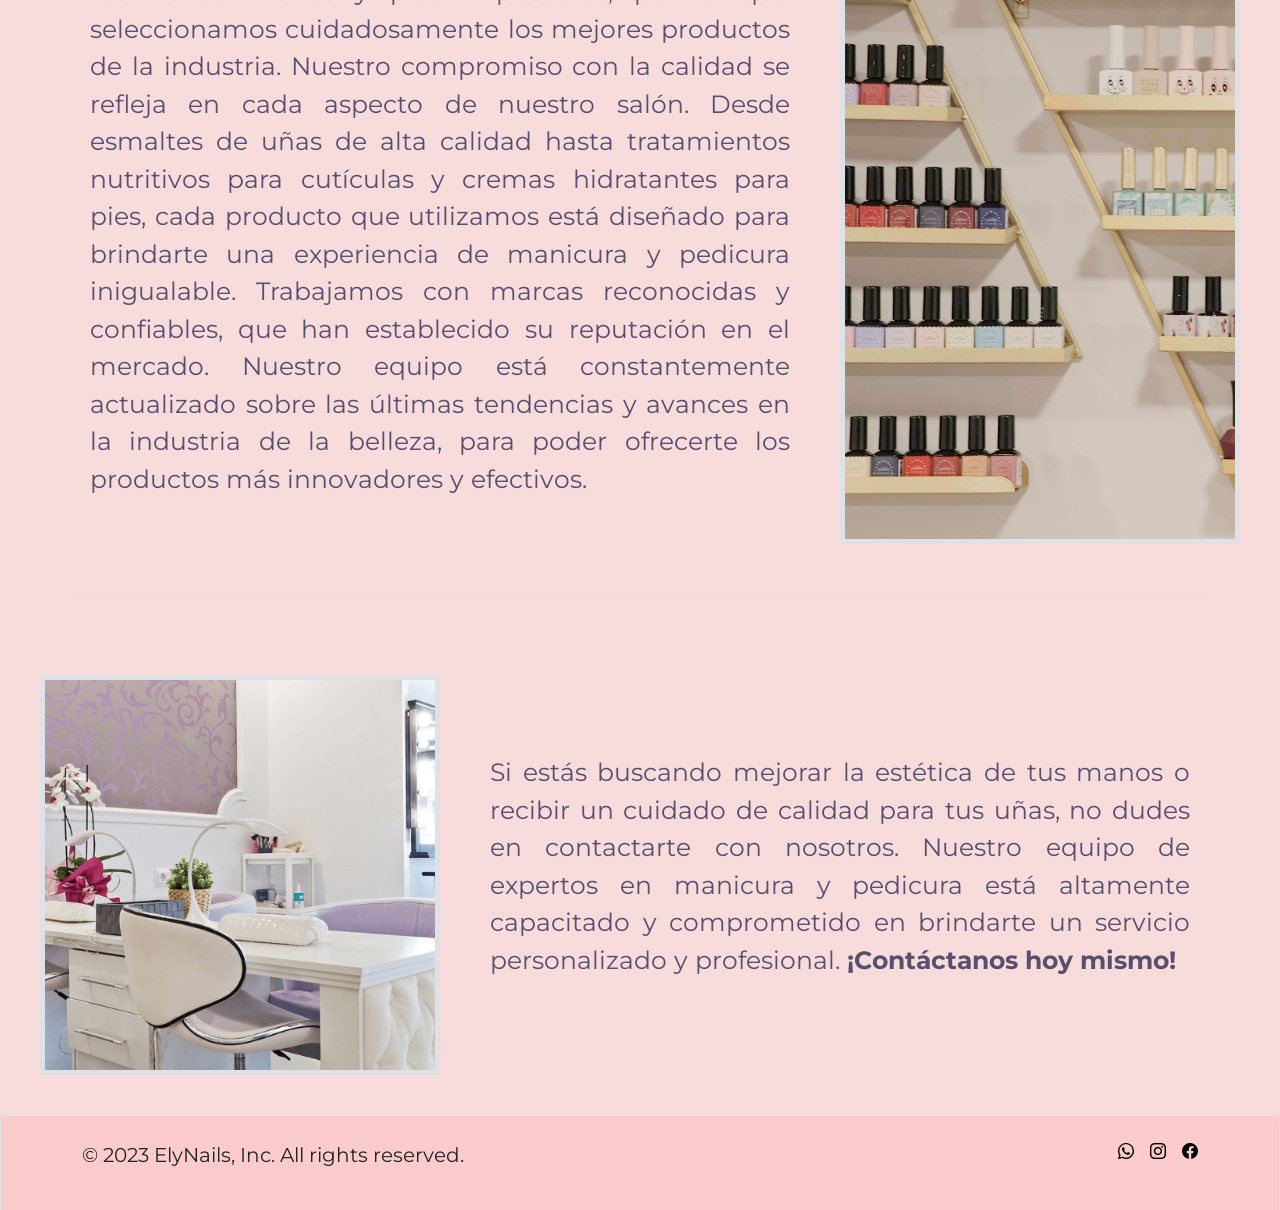
==== commit 04eade43: "Version final?? (corregí color)" ====
--- a/index.html
+++ b/index.html
@@ -89,7 +89,7 @@
             aria-label="Slide 2"></button>
           <button type="button" data-bs-target="#carouselExampleIndicators" data-bs-slide-to="2"
             aria-label="Slide 3"></button>
-            <button type="button" data-bs-target="#carouselExampleIndicators" data-bs-slide-to="3"
+          <button type="button" data-bs-target="#carouselExampleIndicators" data-bs-slide-to="3"
             aria-label="Slide 4"></button>
         </div>
         <div class="carousel-inner">
@@ -183,14 +183,22 @@
 
       <div class="horizontal-line container"></div>
 
+
+
       <div class="about-us-content2">
         <img src="images/estanteria.jpg" alt="estanteria" class="border border-5">
         <p class="texto">En nuestro exclusivo salón de manicura y pedicura, nos enorgullece utilizar productos de
           primera marca para garantizarte resultados excepcionales en tus servicios de cuidado de uñas. Sabemos lo
           importante que es lucir unas manos y pies impecables, por lo que seleccionamos cuidadosamente los mejores
-          productos de la industria. Desde esmaltes de uñas de alta calidad hasta tratamientos nutritivos para cutículas
-          y cremas hidratantes para pies, cada producto que utilizamos está diseñado para brindarte una experiencia de
-          manicura y pedicura inigualable.</p>
+          productos de la industria.
+
+          Nuestro compromiso con la calidad se refleja en cada aspecto de nuestro salón. Desde esmaltes de uñas de alta
+          calidad hasta tratamientos nutritivos para cutículas y cremas hidratantes para pies, cada producto que
+          utilizamos está diseñado para brindarte una experiencia de manicura y pedicura inigualable.
+
+          Trabajamos con marcas reconocidas y confiables, que han establecido su reputación en el mercado. Nuestro
+          equipo está constantemente actualizado sobre las últimas tendencias y avances en la industria de la belleza,
+          para poder ofrecerte los productos más innovadores y efectivos.</p>
 
 
       </div>
--- a/css/style.css
+++ b/css/style.css
@@ -13,7 +13,7 @@
 }
 
 .fondo {
-  background-color: #f8dfdf;
+  background-color: #f8dcdc;
 }
 
 p {
@@ -98,7 +98,7 @@
 
 /* cards */
 .cards {
-  background-color: #f8dfdf;
+  background-color: #f8dcdc;
   text-align: center;
   padding-bottom: 30px;
   animation-name: animacion1;
@@ -133,7 +133,7 @@
 }
 .about-us h1 {
   text-align: center;
-  font-size: 50px;
+  font-size: 70px;
   padding: 100px 40px 40px 40px;
 }
 
@@ -270,16 +270,21 @@
   justify-content: center;
   align-items: center;
   padding: 30px;
-  padding-top: 0px;
-  gap: 60px;
+  margin-top: 50px;
+  gap: 90px;
   margin-left: 45px;
-  margin-bottom: 150px;
+  margin-bottom: 50px;
 }
 .productos .lista-productos .categorias .item-categoria {
   width: 100%;
   background-color: #dfbfbf;
   text-align: center;
   padding: 20px;
+  font-size: 20px;
+}
+.productos .lista-productos .categorias .item-categoria:hover {
+  box-shadow: 0px 25px 20px 0px #dfbaba;
+  transition: 0.2s;
 }
 .productos .tarjetas {
   display: flex;
@@ -312,7 +317,7 @@
   border-radius: 20px;
 }
 .productos .card:hover {
-  box-shadow: 0px 25px 20px 0px #dfbfbf;
+  box-shadow: 0px 25px 20px 0px #dfbaba;
   transition: 0.2s;
 }
 
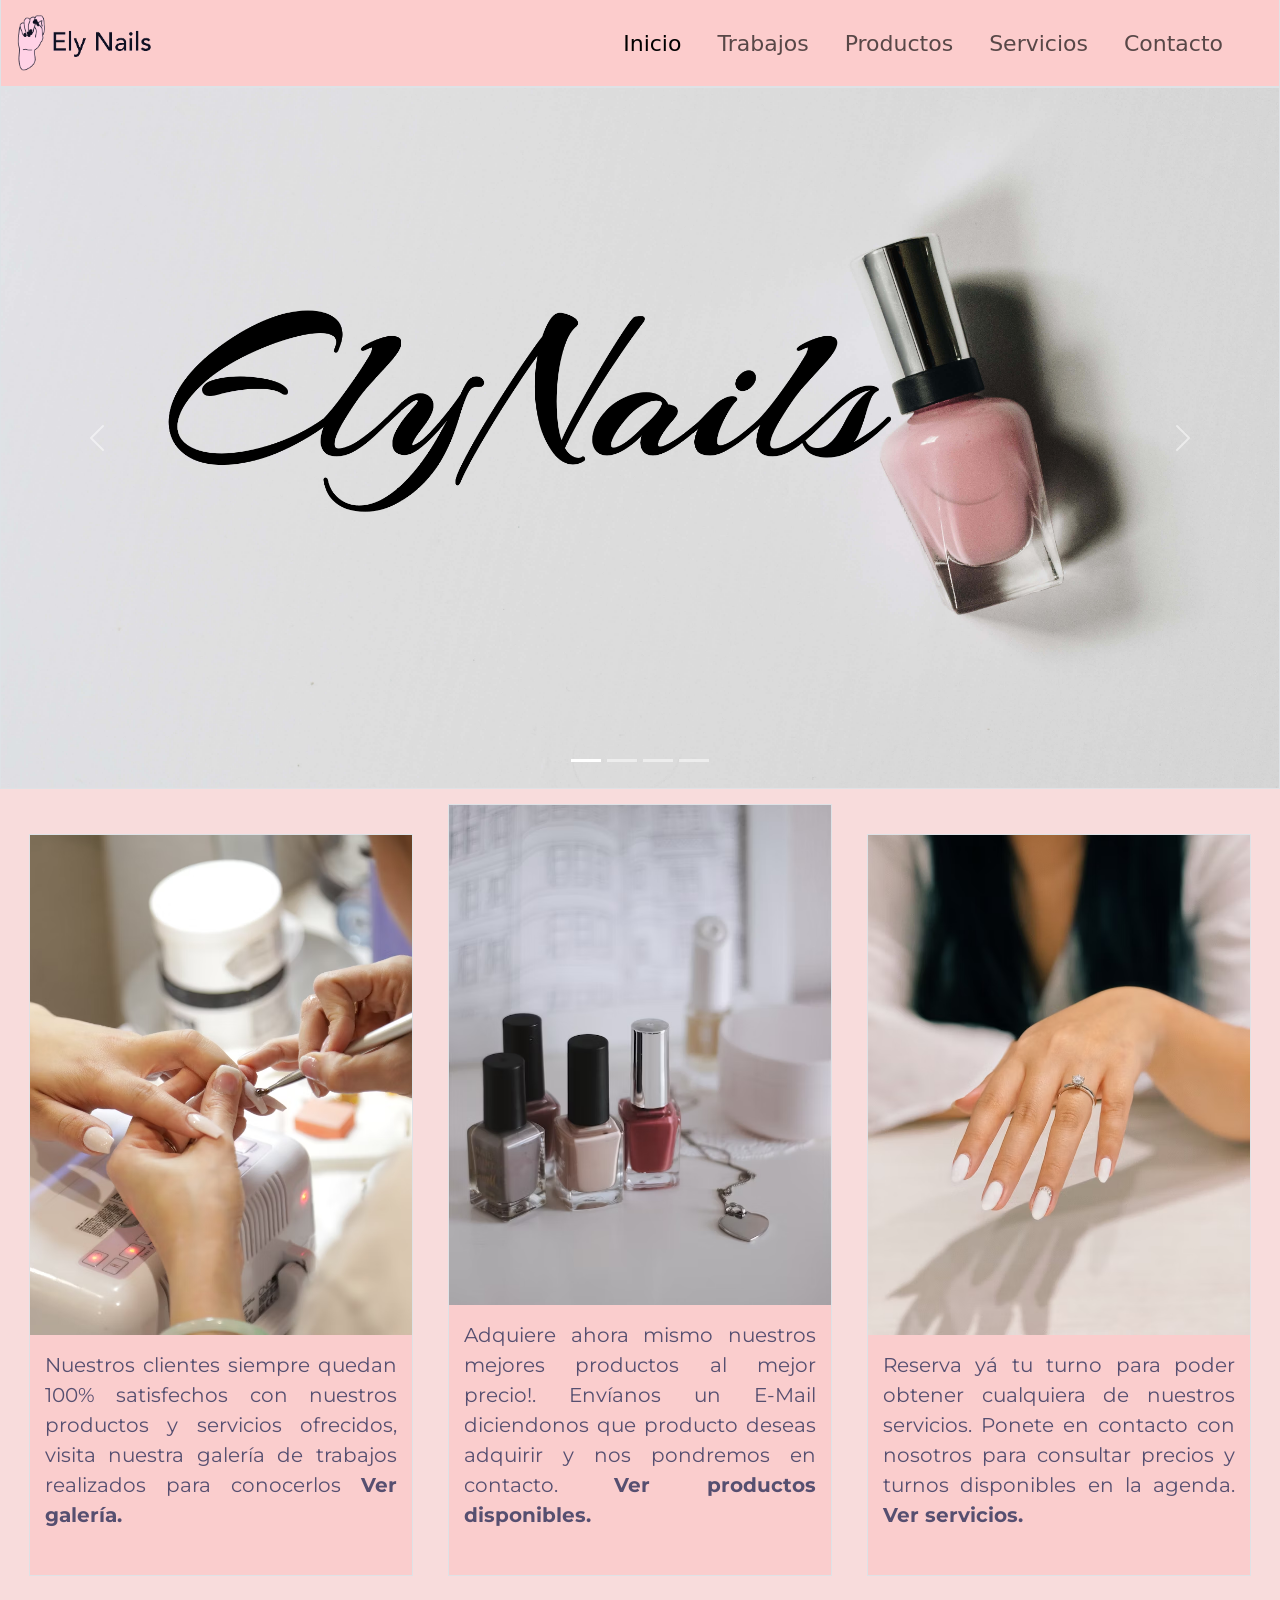
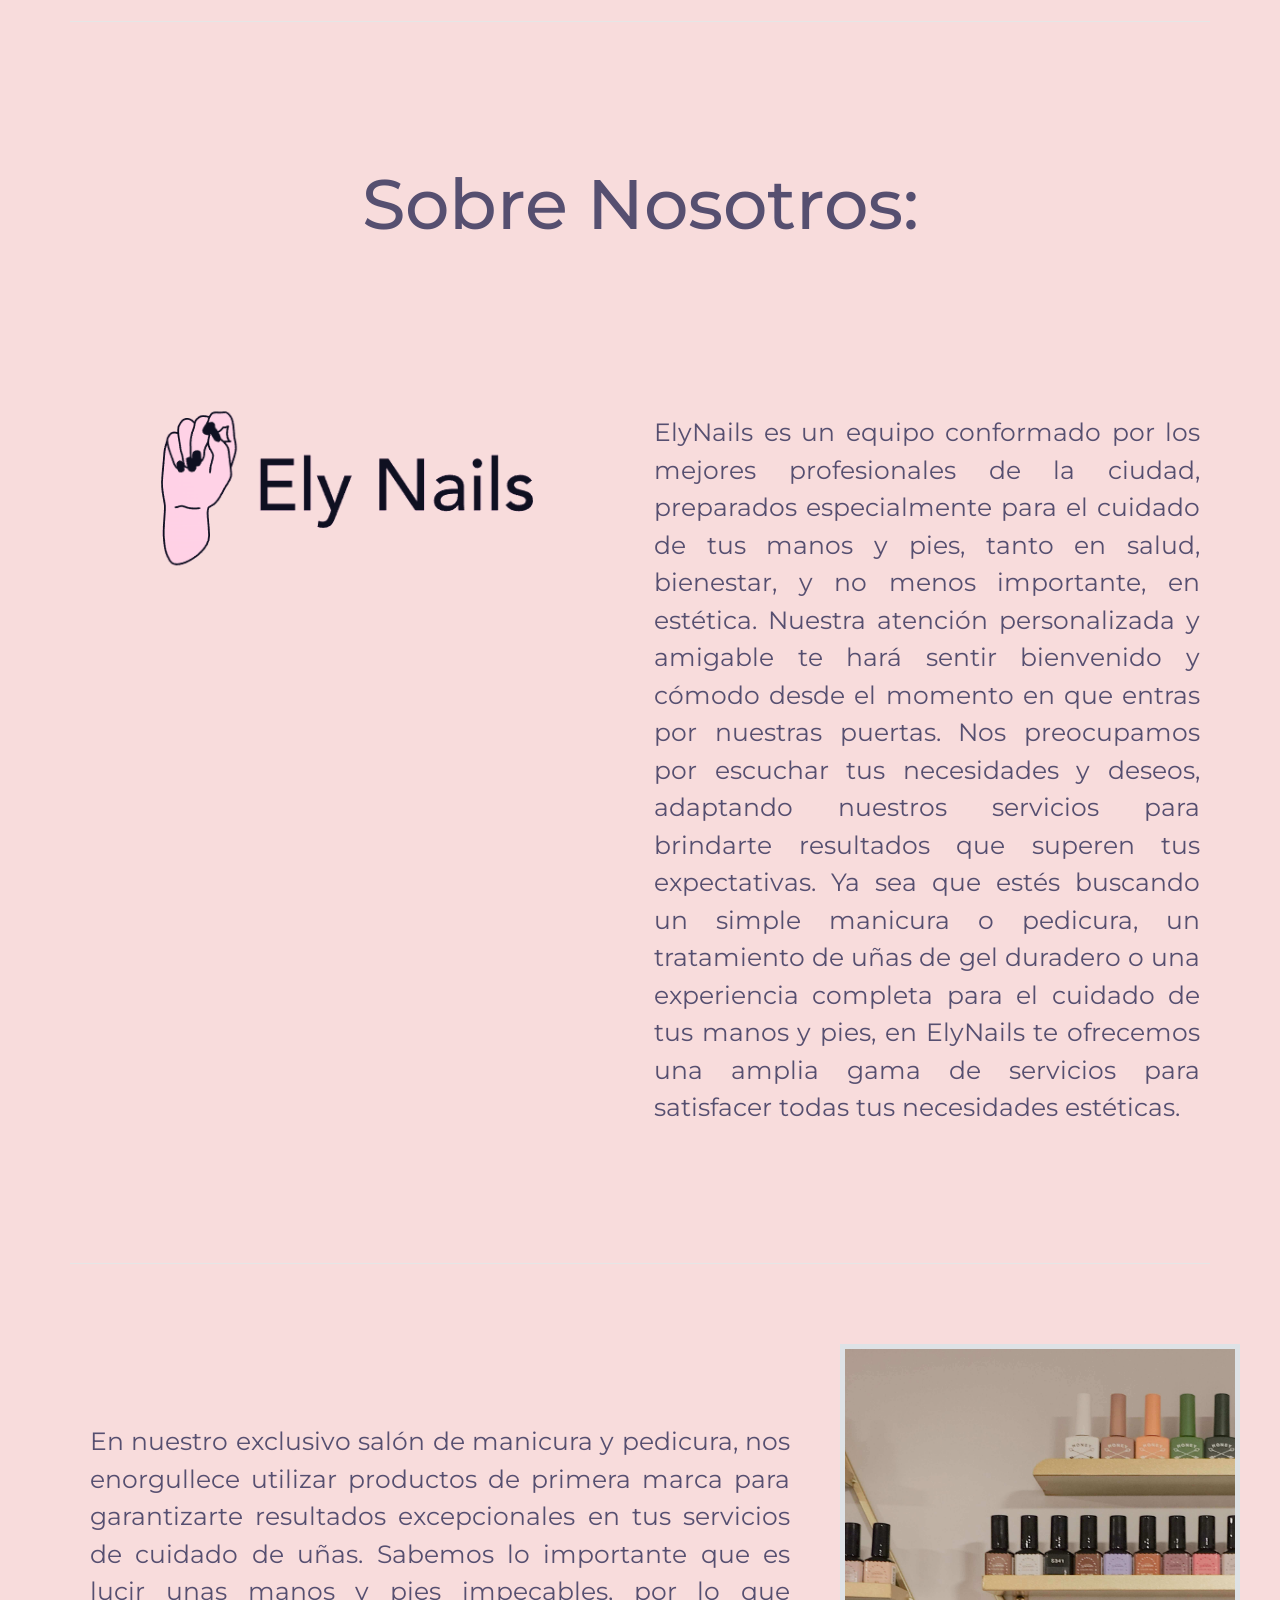
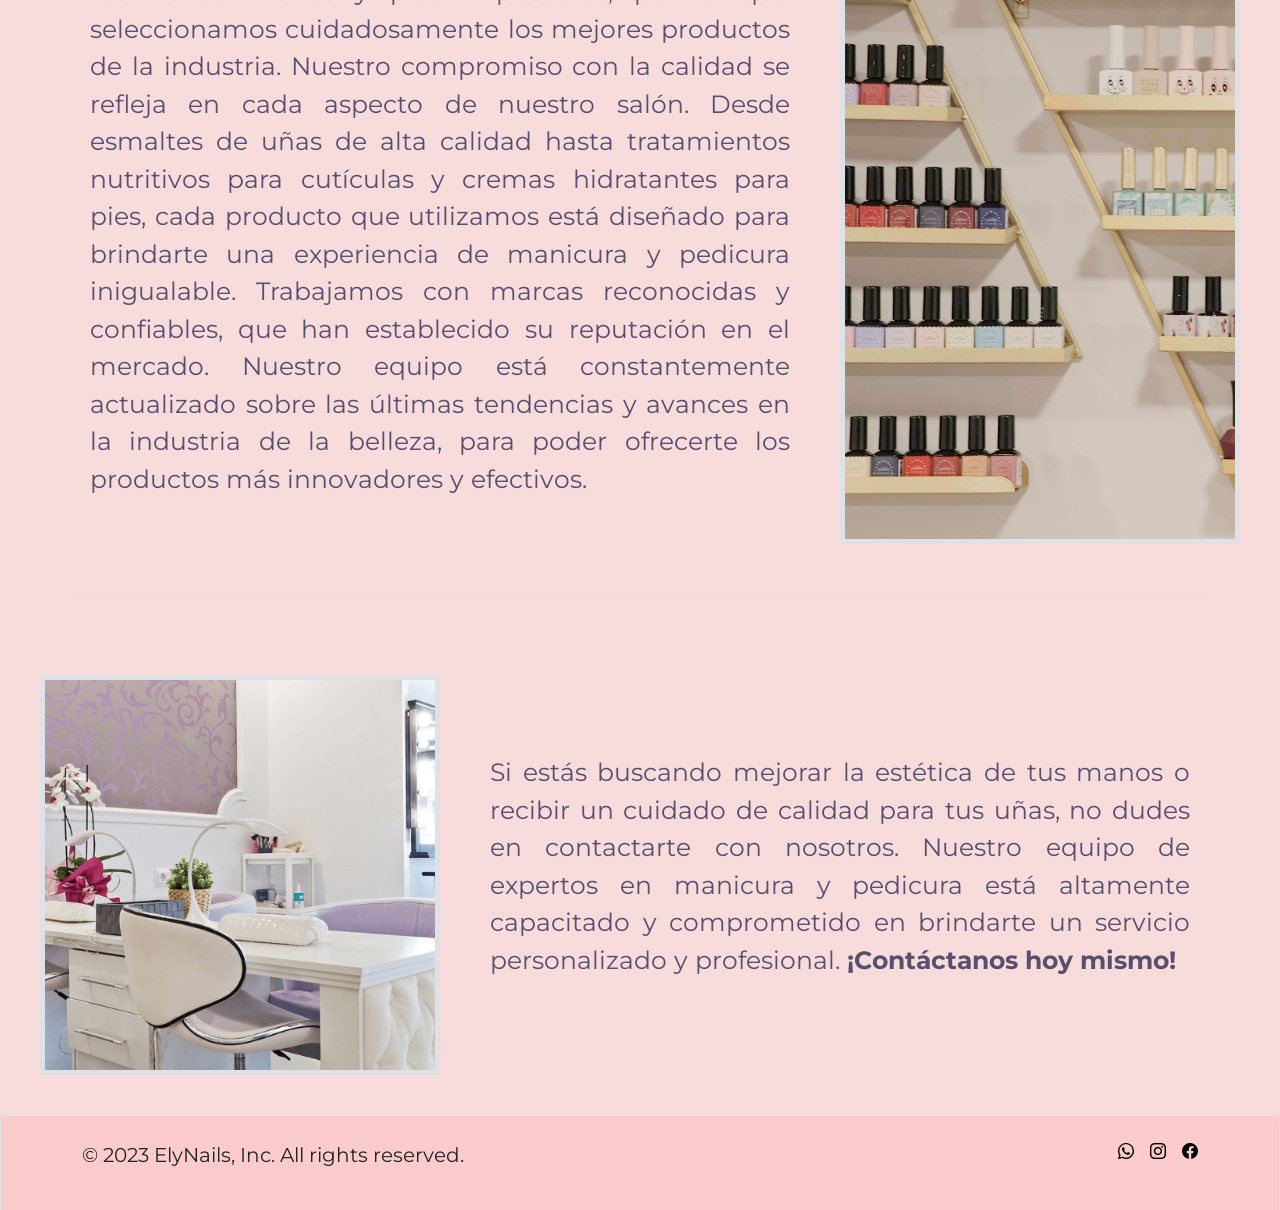
==== commit fac5a9db: "Version FINALgit add .!" ====
--- a/index.html
+++ b/index.html
@@ -15,6 +15,7 @@
   <meta name="title" content="ElyNails — Manicura y Estética" />
   <meta name="description"
     content="ElyNails es un equipo conformado por los mejores profesionales de la ciudad, preparado especialmente para el cuidado de tus manos." />
+  <meta name="keywords" content="elynails, venta de esmaltes, manicure, manicuring, esmaltes, kits, estudio">
 
   <!-- Open Graph / Facebook -->
   <meta property="og:type" content="website" />
@@ -94,16 +95,16 @@
         </div>
         <div class="carousel-inner">
           <div class="carousel-item active">
-            <img src="images/carousel1alt.jpg" class="d-block w-100" alt="imagen">
+            <img src="images/carousel1alt.jpg" class="d-block w-100" alt="imagen logo de carrusel">
           </div>
           <div class="carousel-item">
-            <img src="images/carousel2.jpg" class="d-block w-100" alt="imagen2">
+            <img src="images/carousel2.jpg" class="d-block w-100" alt="imagen aleatoria de carrusel 1">
           </div>
           <div class="carousel-item">
-            <img src="images/carousel3.jpg" class="d-block w-100" alt="imagen3">
+            <img src="images/carousel3.jpg" class="d-block w-100" alt="imagen aleatoria de carrusel 2">
           </div>
           <div class="carousel-item">
-            <img src="images/carousel4.jpg" class="d-block w-100" alt="imagen4">
+            <img src="images/carousel4.jpg" class="d-block w-100" alt="imagen aleatoria de carrusel 3">
           </div>
         </div>
         <button class="carousel-control-prev" type="button" data-bs-target="#carouselExampleIndicators"
@@ -126,7 +127,7 @@
 
       <div class="card_body2 border">
 
-        <img src="images/studio.jpeg" alt="estudio">
+        <img src="images/studio.jpeg" alt="estudio de manicura">
 
         <p class="texto">Nuestros clientes siempre quedan 100% satisfechos con nuestros productos y servicios ofrecidos,
           visita nuestra galería de trabajos realizados para conocerlos <a href="pages/trabajos.html">Ver galería.</a>
@@ -146,7 +147,7 @@
       </div>
       <div class="card_body2 border">
 
-        <img src="images/trabajo.jpeg" alt="trabajo">
+        <img src="images/trabajo.jpeg" alt="trabajo realizado">
 
         <p class="texto">Reserva yá tu turno para poder obtener cualquiera de nuestros servicios. Ponete en contacto con
           nosotros para
--- a/css/style.css
+++ b/css/style.css
@@ -62,6 +62,11 @@
 
 .nav-link {
   font-size: 22px;
+  margin-right: 20px;
+}
+.nav-link:hover {
+  transform: scale(1.15);
+  transition: 0.1s;
 }
 
 .pie {
@@ -215,18 +220,28 @@
   height: 600px;
 }
 
+.contactoflex {
+  display: flex;
+  flex-direction: row-reverse;
+  padding: 60px;
+}
+
 .Instagram img {
   width: 100px;
   height: 100px;
-  margin-bottom: 150px;
+}
+
+.contacth1 {
+  position: absolute;
+  left: 20%;
 }
 
 .formulario {
-  padding-bottom: 80px;
+  padding-bottom: 50px;
 }
 
 .logoscontacto {
-  margin-top: 50px;
+  margin-bottom: 60px;
   display: flex;
   justify-content: center;
   align-items: center;
@@ -256,6 +271,10 @@
   font-size: 40px;
   padding: 80px;
   padding-top: 140px;
+}
+
+h3 {
+  font-size: 22px;
 }
 
 .productos {
@@ -549,6 +568,11 @@
     font-size: 22px;
     padding: 15px 15px 0px 15px;
   }
+  .contactoflex {
+    display: flex;
+    flex-direction: column;
+    padding: 50px;
+  }
   .productos {
     display: inline-block;
   }
